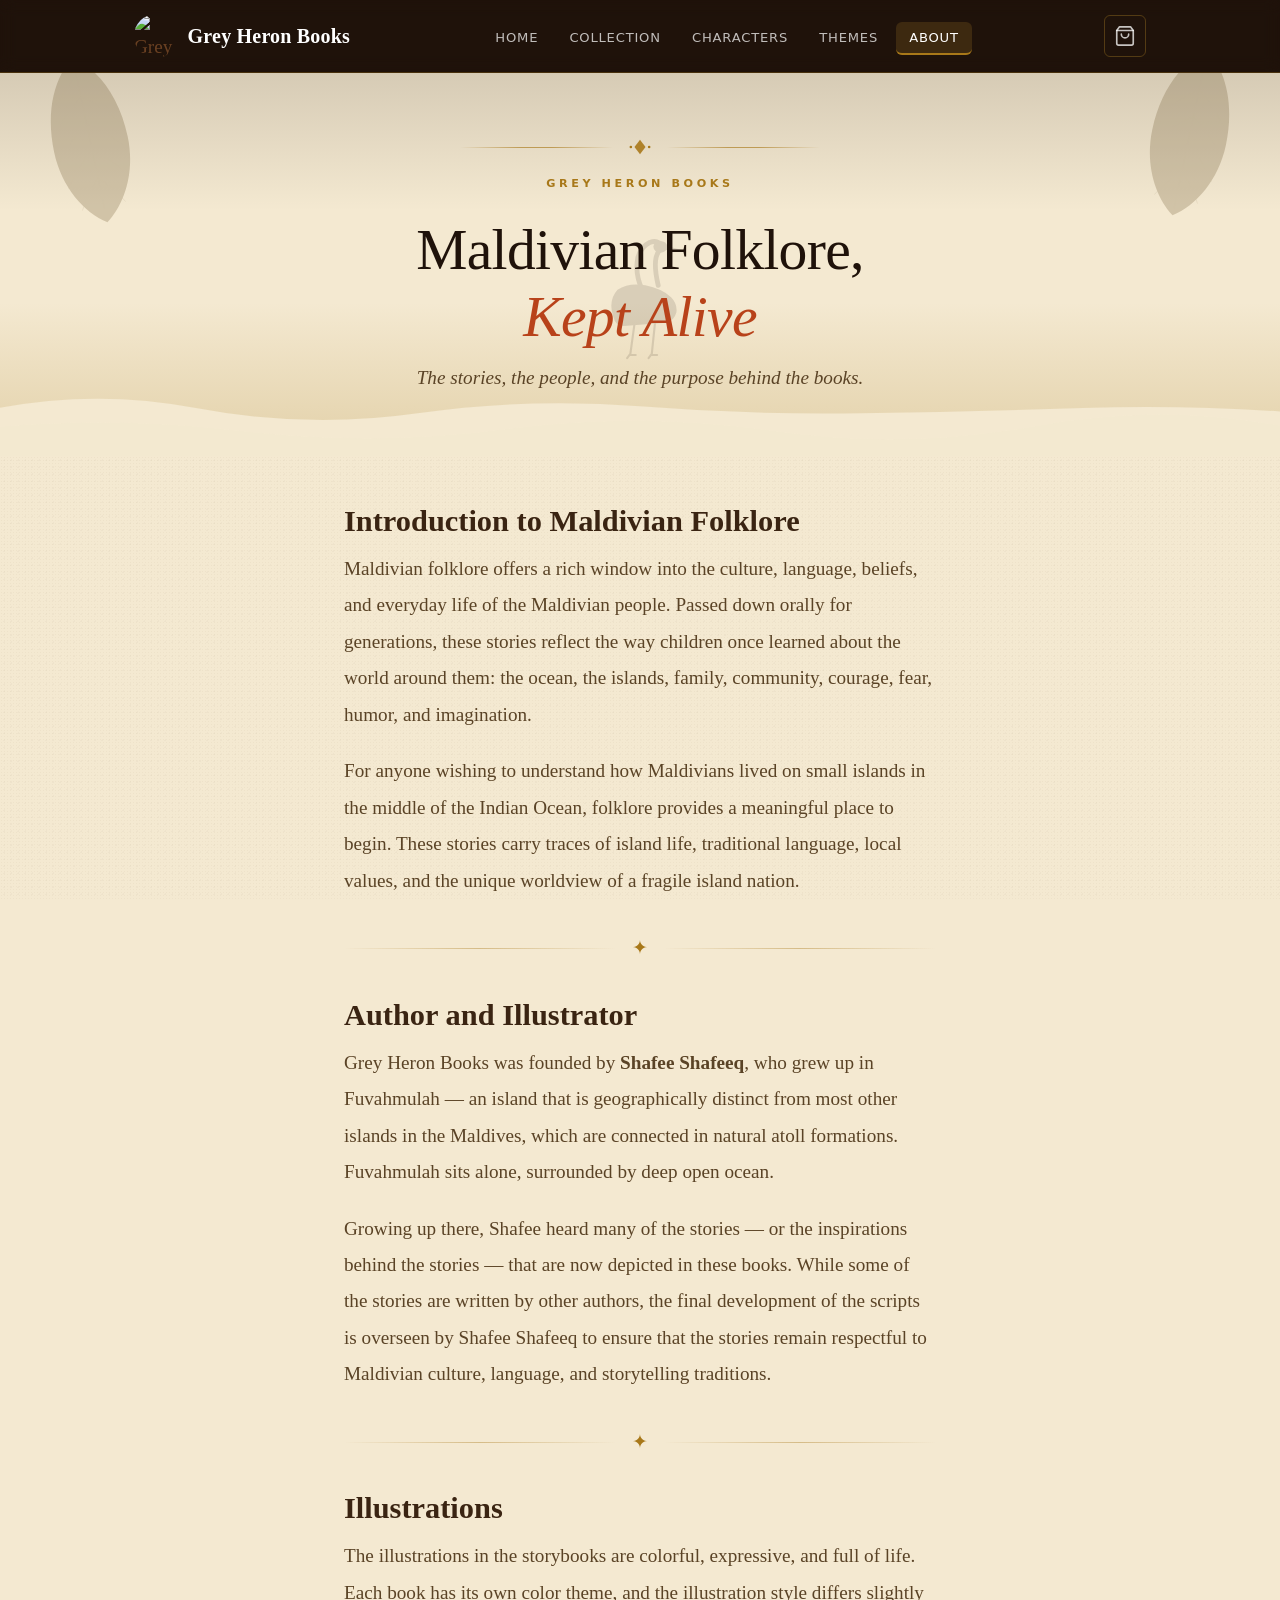
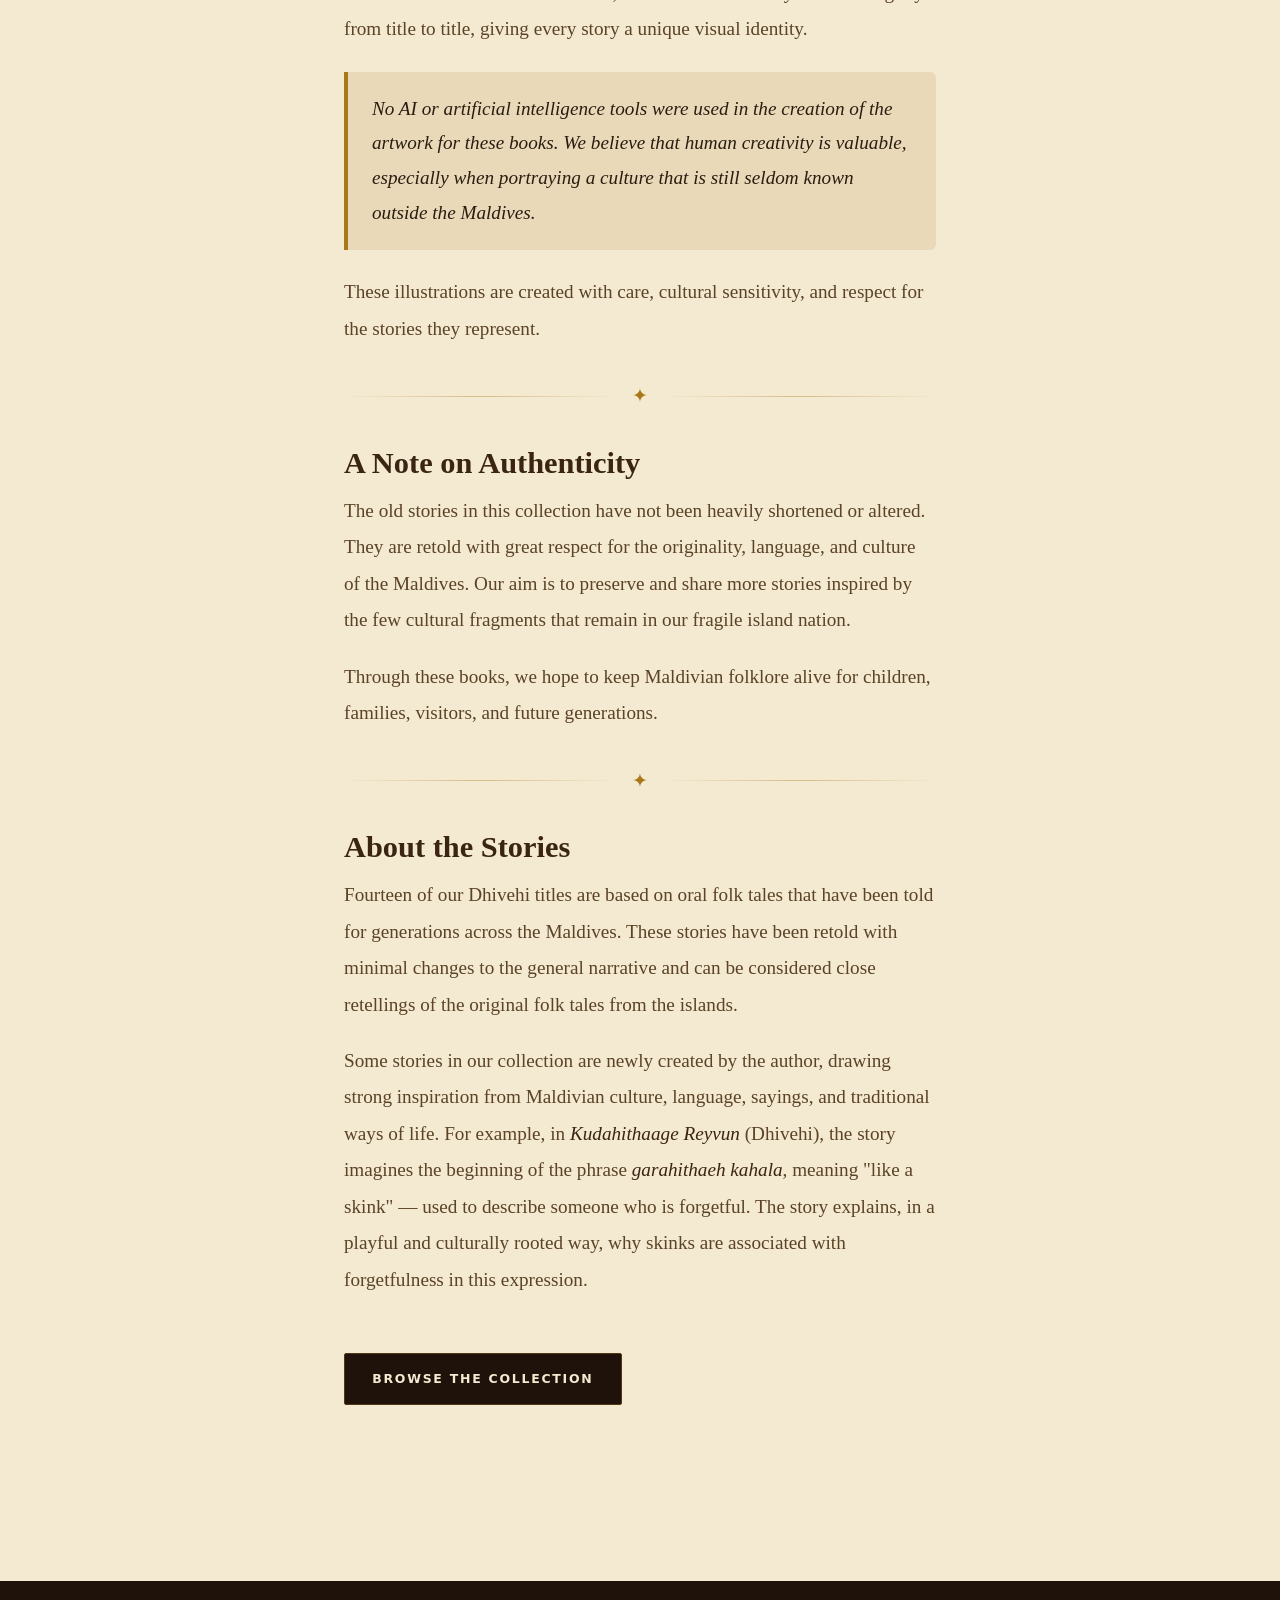
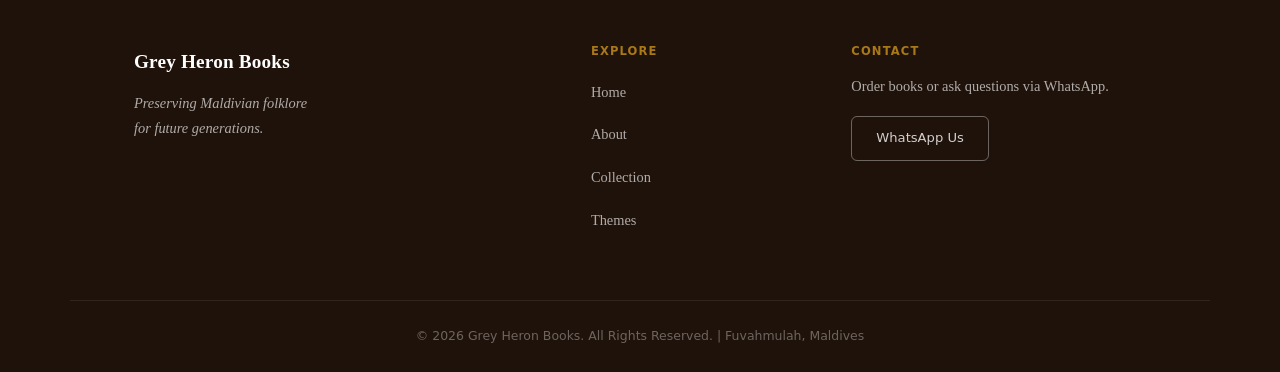
==== about.html @ f65e2565 "Initial commit: Website files (removed secrets)" ====
<!DOCTYPE html>
<html lang="en">
<head>
    <meta charset="UTF-8">
    <meta name="viewport" content="width=device-width, initial-scale=1.0">
    <title>About | Folktales of the Maldives</title>
    <link rel="stylesheet" href="style.css?v=3">
    <link rel="stylesheet" href="home-redesign.css?v=2">
    <script src="components.js?v=3"></script>
    <script src="gh-extras.js?v=1"></script>
</head>
<body class="home-redesign" data-palette="manuscript" data-motifs="subtle" data-screen-label="About">

    <div id="site-header"></div>

    <main>

        <section class="hr-page-hero" data-comment-anchor="about-hero">
            <div class="hr-hero__atmosphere"></div>
            <svg class="hr-corner hr-corner--tl" aria-hidden="true"><use href="#m-leaf"/></svg>
            <svg class="hr-corner hr-corner--tr" aria-hidden="true"><use href="#m-leaf"/></svg>
            <svg class="hr-watermark" aria-hidden="true"><use href="#m-heron"/></svg>

            <div class="hr-page-hero__inner">
                <div class="hr-rule">
                    <span class="hr-rule__line"></span>
                    <svg class="hr-rule__glyph" aria-hidden="true"><use href="#m-glyph"/></svg>
                    <span class="hr-rule__line"></span>
                </div>
                <span class="hr-eyebrow">Grey Heron Books</span>
                <h1 class="hr-title">
                    Maldivian Folklore,
                    <em>Kept Alive</em>
                </h1>
                <p class="hr-sub">The stories, the people, and the purpose behind the books.</p>
            </div>

            <svg class="hr-wave" preserveAspectRatio="none" viewBox="0 0 1200 80" aria-hidden="true">
                <use href="#m-wave"/>
            </svg>
        </section>

        <div class="about-content">

            <h2>Introduction to Maldivian Folklore</h2>
            <p>Maldivian folklore offers a rich window into the culture, language, beliefs, and everyday life of the Maldivian people. Passed down orally for generations, these stories reflect the way children once learned about the world around them: the ocean, the islands, family, community, courage, fear, humor, and imagination.</p>
            <p>For anyone wishing to understand how Maldivians lived on small islands in the middle of the Indian Ocean, folklore provides a meaningful place to begin. These stories carry traces of island life, traditional language, local values, and the unique worldview of a fragile island nation.</p>

            <div class="ornament">✦</div>

            <h2>Author and Illustrator</h2>
            <p>Grey Heron Books was founded by <strong>Shafee Shafeeq</strong>, who grew up in Fuvahmulah — an island that is geographically distinct from most other islands in the Maldives, which are connected in natural atoll formations. Fuvahmulah sits alone, surrounded by deep open ocean.</p>
            <p>Growing up there, Shafee heard many of the stories — or the inspirations behind the stories — that are now depicted in these books. While some of the stories are written by other authors, the final development of the scripts is overseen by Shafee Shafeeq to ensure that the stories remain respectful to Maldivian culture, language, and storytelling traditions.</p>

            <div class="ornament">✦</div>

            <h2>Illustrations</h2>
            <p>The illustrations in the storybooks are colorful, expressive, and full of life. Each book has its own color theme, and the illustration style differs slightly from title to title, giving every story a unique visual identity.</p>

            <div class="about-highlight">
                No AI or artificial intelligence tools were used in the creation of the artwork for these books. We believe that human creativity is valuable, especially when portraying a culture that is still seldom known outside the Maldives.
            </div>

            <p>These illustrations are created with care, cultural sensitivity, and respect for the stories they represent.</p>

            <div class="ornament">✦</div>

            <h2>A Note on Authenticity</h2>
            <p>The old stories in this collection have not been heavily shortened or altered. They are retold with great respect for the originality, language, and culture of the Maldives. Our aim is to preserve and share more stories inspired by the few cultural fragments that remain in our fragile island nation.</p>
            <p>Through these books, we hope to keep Maldivian folklore alive for children, families, visitors, and future generations.</p>

            <div class="ornament">✦</div>

            <h2>About the Stories</h2>
            <p>Fourteen of our Dhivehi titles are based on oral folk tales that have been told for generations across the Maldives. These stories have been retold with minimal changes to the general narrative and can be considered close retellings of the original folk tales from the islands.</p>
            <p>Some stories in our collection are newly created by the author, drawing strong inspiration from Maldivian culture, language, sayings, and traditional ways of life. For example, in <em>Kudahithaage Reyvun</em> (Dhivehi), the story imagines the beginning of the phrase <em>garahithaeh kahala</em>, meaning "like a skink" — used to describe someone who is forgetful. The story explains, in a playful and culturally rooted way, why skinks are associated with forgetfulness in this expression.</p>

            <br>
            <a href="books.html" class="btn-primary">Browse the Collection</a>

        </div>

    </main>

    <div id="site-footer"></div>

</body>
</html>
---- style.css ----
/* ============================================================
   Folktales of the Maldives — Design System
   Grey Heron Books
   ============================================================

   TABLE OF CONTENTS
   -----------------
   1. Design Tokens (CSS Variables)
   2. Reset & Base
   3. Typography
   4. Shared Header
   5. Shared Navigation
   6. Shared Footer
   7. Utility Classes
   8. Buttons
   9. Page: Home
  10. Page: Books
  11. Page: Book Details
  12. Page: About
  13. Page: Themes
  14. Page: Characters
  15. Loading Spinner
  16. Animations
  17. Mobile Responsive
   ============================================================ */


/* ── 1. DESIGN TOKENS ─────────────────────────────────────── */
:root {
  --color-ink:        #1a1410;
  --color-ink-soft:   #4a3f35;
  --color-ink-muted:  #8a7a6e;
  --color-parchment:  #faf6ef;
  --color-parchment-2:#f2ebe0;
  --color-ocean:      #1b3d5f;
  --color-ocean-deep: #0f2438;
  --color-teal:       #0a9d94;  /* logo circle teal */
  --color-teal-light: #e0f5f4;
  --color-coral:      #e8783a;  /* logo beak */
  --color-coral-dark: #c45f22;
  --color-gold:       #f5c842;  /* logo "Books" yellow */
  --color-gold-text:  #7a5500;  /* dark amber — clearly readable on white */
  --color-gold-light: #fef8dc;
  --color-border:     rgba(245,200,66,0.25);
  --color-border-soft:#e8dfd0;

  --font-display: 'Cormorant Garamond', 'Palatino Linotype', Georgia, serif;
  --font-body:    'Crimson Pro', 'Garamond', Georgia, serif;
  --font-ui:      'DM Sans', 'Segoe UI', system-ui, sans-serif;

  --space-xs:  0.5rem;
  --space-sm:  1rem;
  --space-md:  2rem;
  --space-lg:  4rem;
  --space-xl:  7rem;

  --radius-sm:  6px;
  --radius-md:  12px;
  --radius-lg:  20px;
  --radius-pill:100px;

  --shadow-sm:  0 2px 8px rgba(26,20,16,0.08);
  --shadow-md:  0 6px 24px rgba(26,20,16,0.12);
  --shadow-lg:  0 16px 48px rgba(26,20,16,0.18);

  --max-width: 1140px;
  --header-h:  72px;
}


/* ── 2. RESET & BASE ──────────────────────────────────────── */
*, *::before, *::after { box-sizing: border-box; margin: 0; padding: 0; }

html { scroll-behavior: smooth; -webkit-text-size-adjust: 100%; }

body {
  font-family: var(--font-body);
  font-size: 1.2rem;
  line-height: 1.8;
  color: var(--color-ink);
  background-color: var(--color-parchment);
  min-height: 100vh;
  overflow-x: hidden;
}

img { max-width: 100%; display: block; }

a { color: var(--color-teal); text-decoration: none; transition: color 0.2s; }
a:hover { color: var(--color-coral); }

ul { list-style: none; }

h1, h2, h3, h4 {
  font-family: var(--font-display);
  font-weight: 600;
  line-height: 1.15;
  color: var(--color-ocean);
}


/* ── 3. TYPOGRAPHY ────────────────────────────────────────── */
@import url('https://fonts.googleapis.com/css2?family=Cormorant+Garamond:ital,wght@0,400;0,500;0,600;0,700;1,400;1,600&family=Crimson+Pro:ital,wght@0,400;0,500;0,600;1,400;1,500&family=DM+Sans:wght@400;500;600&display=swap');

.ornament {
  display: flex;
  align-items: center;
  gap: 1rem;
  margin: var(--space-md) 0;
  color: var(--color-gold-text);
}
.ornament::before, .ornament::after {
  content: '';
  flex: 1;
  height: 1px;
  background: linear-gradient(to right, transparent, var(--color-gold), transparent);
  opacity: 0.4;
}


/* ── 4 & 5. SHARED HEADER & NAV ──────────────────────────── */
.site-header {
  position: sticky;
  top: 0;
  z-index: 100;
  background: var(--color-ocean-deep);
  border-bottom: 1px solid rgba(184,137,42,0.3);
  /* backdrop-filter moved to ::before so the header itself does NOT become a
     containing block for position:fixed children (the mobile nav dropdown).
     A backdrop-filter on the element itself triggers that browser behaviour;
     on a pseudo-element it does not. */
}
.site-header::before {
  content: '';
  position: absolute;
  inset: 0;
  backdrop-filter: blur(8px);
  -webkit-backdrop-filter: blur(8px);
  pointer-events: none;
  z-index: -1;
}

.site-header__inner {
  max-width: var(--max-width);
  margin: 0 auto;
  padding: 0 5%;
  height: var(--header-h);
  display: flex;
  align-items: center;
  justify-content: space-between;
  gap: var(--space-md);
}

.site-logo {
  display: flex;
  align-items: center;
  gap: 0.6rem;
  text-decoration: none;
  flex-shrink: 0;
}
.site-logo__img {
  width: 44px;
  height: 44px;
  border-radius: 50%;
  object-fit: cover;
  flex-shrink: 0;
}
.site-logo__text {
  font-family: var(--font-display);
  font-size: 1.25rem;
  font-weight: 600;
  color: white;
  letter-spacing: 0.01em;
  white-space: nowrap;
}

.site-nav ul { display: flex; align-items: center; gap: 0.25rem; }

.site-nav a {
  font-family: var(--font-ui);
  font-size: 0.82rem;
  font-weight: 500;
  letter-spacing: 0.06em;
  text-transform: uppercase;
  color: rgba(255,255,255,0.72);
  padding: 0.5rem 0.85rem;
  border-radius: var(--radius-sm);
  transition: color 0.2s, background 0.2s;
  text-decoration: none;
}
.site-nav a:hover { color: white; background: rgba(255,255,255,0.08); }
.site-nav a[aria-current="page"] {
  color: white;
  background: rgba(184,137,42,0.2);
  border-bottom: 2px solid var(--color-gold);
}

.nav-toggle {
  display: none;
  flex-direction: column;
  gap: 5px;
  background: none;
  border: none;
  cursor: pointer;
  padding: 8px;
}
.nav-toggle span {
  display: block;
  width: 24px;
  height: 2px;
  background: white;
  border-radius: 2px;
  transition: transform 0.3s;
}

/* ── Cart nav icon ────────────────────────────────────────── */
.cart-nav-icon {
  position: relative;
  display: flex;
  align-items: center;
  justify-content: center;
  width: 42px;
  height: 42px;
  border-radius: var(--radius-sm);
  border: 1.5px solid rgba(184,137,42,0.35);
  color: rgba(255,255,255,0.75);
  text-decoration: none;
  flex-shrink: 0;
  transition: background 0.2s, border-color 0.2s, color 0.2s;
}
.cart-nav-icon:hover {
  background: rgba(184,137,42,0.15);
  border-color: var(--color-gold);
  color: white;
}
.cart-nav-icon--active {
  background: rgba(184,137,42,0.2);
  border-color: var(--color-gold);
  color: white;
}
.cart-badge {
  position: absolute;
  top: 2px;
  right: 2px;
  background: var(--color-coral);
  color: white;
  font-family: var(--font-ui);
  font-size: 0.65rem;
  font-weight: 700;
  min-width: 18px;
  height: 18px;
  border-radius: 99px;
  display: flex;
  align-items: center;
  justify-content: center;
  padding: 0 4px;
  border: 2px solid var(--color-ocean-deep);
  line-height: 1;
}


/* ── 6. SHARED FOOTER ─────────────────────────────────────── */
.site-footer {
  background: var(--color-ocean-deep);
  color: rgba(255,255,255,0.65);
  margin-top: var(--space-xl);
}

.site-footer__inner {
  max-width: var(--max-width);
  margin: 0 auto;
  padding: var(--space-lg) 5%;
  display: grid;
  grid-template-columns: 2fr 1fr 1.5fr;
  gap: var(--space-lg);
  border-bottom: 1px solid rgba(255,255,255,0.08);
}

.site-footer__brand .site-logo__text { display: block; margin-bottom: 0.75rem; font-size: 1.2rem; }
.site-footer__brand p { font-size: 0.9rem; line-height: 1.7; font-style: italic; }

.site-footer__nav h4, .site-footer__contact h4 {
  font-family: var(--font-ui);
  font-size: 0.72rem;
  font-weight: 600;
  letter-spacing: 0.1em;
  text-transform: uppercase;
  color: var(--color-gold-text);
  margin-bottom: 1rem;
}
.site-footer__nav ul { display: flex; flex-direction: column; gap: 0.5rem; }
.site-footer__nav a { color: rgba(255,255,255,0.65); font-size: 0.9rem; transition: color 0.2s; }
.site-footer__nav a:hover { color: white; }
.site-footer__contact p { font-size: 0.9rem; margin-bottom: 1rem; }

.site-footer__bottom {
  text-align: center;
  padding: 1.5rem 5%;
  font-size: 0.78rem;
  color: rgba(255,255,255,0.35);
  font-family: var(--font-ui);
}


/* ── 7. UTILITIES ─────────────────────────────────────────── */
.container { max-width: var(--max-width); margin: 0 auto; padding: 0 5%; }
.section { padding: var(--space-lg) 5%; max-width: var(--max-width); margin: 0 auto; }

.section-label {
  font-family: var(--font-ui);
  font-size: 0.72rem;
  font-weight: 600;
  letter-spacing: 0.12em;
  text-transform: uppercase;
  color: var(--color-gold-text);
  display: block;
  margin-bottom: 0.75rem;
}
.section-title {
  font-family: var(--font-display);
  font-size: clamp(2rem, 4vw, 3rem);
  color: var(--color-ocean);
  margin-bottom: 0.5rem;
}
.section-subtitle {
  font-style: italic;
  color: var(--color-ink-muted);
  font-size: 1.25rem;
  margin-bottom: var(--space-md);
}


/* ── 8. BUTTONS ───────────────────────────────────────────── */
.btn {
  display: inline-flex;
  align-items: center;
  gap: 0.5rem;
  padding: 0.75rem 1.75rem;
  border-radius: var(--radius-sm);
  font-family: var(--font-ui);
  font-size: 0.85rem;
  font-weight: 600;
  letter-spacing: 0.04em;
  text-decoration: none;
  border: none;
  cursor: pointer;
  transition: all 0.2s;
  white-space: nowrap;
}

.btn-primary {
  background: var(--color-coral);
  color: white;
  display: inline-flex;
  align-items: center;
  padding: 0.75rem 1.75rem;
  border-radius: var(--radius-sm);
  font-family: var(--font-ui);
  font-size: 0.85rem;
  font-weight: 600;
  letter-spacing: 0.04em;
  text-decoration: none;
  transition: all 0.2s;
}
.btn-primary:hover {
  background: var(--color-coral-dark);
  color: white;
  transform: translateY(-2px);
  box-shadow: 0 8px 24px rgba(201,85,58,0.35);
}

.btn-secondary {
  background: transparent;
  color: var(--color-ocean);
  border: 1.5px solid var(--color-ocean);
  display: inline-flex;
  align-items: center;
  padding: 0.75rem 1.75rem;
  border-radius: var(--radius-sm);
  font-family: var(--font-ui);
  font-size: 0.85rem;
  font-weight: 600;
  text-decoration: none;
  transition: all 0.2s;
}
.btn-secondary:hover { background: var(--color-ocean); color: white; }

.btn-teal {
  background: var(--color-teal);
  color: white;
  display: inline-flex;
  align-items: center;
  padding: 0.75rem 1.75rem;
  border-radius: var(--radius-sm);
  font-family: var(--font-ui);
  font-size: 0.85rem;
  font-weight: 600;
  text-decoration: none;
  transition: all 0.2s;
}
.btn-teal:hover { background: #226e64; color: white; transform: translateY(-2px); }

.btn-outline-light {
  display: inline-block;
  padding: 0.6rem 1.5rem;
  border: 1.5px solid rgba(255,255,255,0.35);
  border-radius: var(--radius-sm);
  color: rgba(255,255,255,0.8);
  font-family: var(--font-ui);
  font-size: 0.82rem;
  font-weight: 500;
  transition: all 0.2s;
  text-decoration: none;
}
.btn-outline-light:hover { border-color: white; color: white; background: rgba(255,255,255,0.08); }

.btn-ghost {
  background: var(--color-parchment-2);
  color: var(--color-ink-soft);
  border: 1px solid var(--color-border-soft);
  padding: 0.75rem 1.5rem;
  border-radius: var(--radius-sm);
  font-family: var(--font-ui);
  font-size: 0.85rem;
  font-weight: 500;
  text-decoration: none;
  display: inline-block;
  transition: all 0.2s;
}
.btn-ghost:hover { background: var(--color-border-soft); color: var(--color-ink); }


/* ── 9. PAGE: HOME ────────────────────────────────────────── */
.home-hero {
  background: var(--color-ocean-deep);
  color: white;
  padding: var(--space-xl) 5% var(--space-lg);
  text-align: center;
  position: relative;
  overflow: hidden;
}
.home-hero::after {
  content: '';
  position: absolute;
  bottom: -1px; left: 0; right: 0;
  height: 60px;
  background: var(--color-parchment);
  clip-path: ellipse(55% 100% at 50% 100%);
}

.home-hero__label {
  font-family: var(--font-ui);
  font-size: 0.72rem;
  font-weight: 600;
  letter-spacing: 0.15em;
  text-transform: uppercase;
  color: var(--color-gold-text);
  margin-bottom: 1.5rem;
  display: block;
}
.home-hero h1 {
  font-family: var(--font-display);
  font-size: clamp(2.8rem, 7vw, 5.5rem);
  font-weight: 600;
  color: white;
  letter-spacing: -0.02em;
  line-height: 1.05;
  margin-bottom: 1.25rem;
  max-width: 800px;
  margin-left: auto;
  margin-right: auto;
}
.home-hero__sub {
  font-style: italic;
  color: rgba(255,255,255,0.65);
  font-size: 1.15rem;
  margin-bottom: var(--space-md);
}

.hero-collage {
  display: flex;
  justify-content: center;
  align-items: flex-end;
  gap: 1.5rem;
  margin: var(--space-md) auto;
  max-width: 560px;
}
.hero-collage__item {
  border-radius: var(--radius-md);
  overflow: hidden;
  box-shadow: 0 24px 60px rgba(0,0,0,0.45);
  border: 2px solid rgba(184,137,42,0.4);
}
.hero-collage__item:nth-child(1) { width: 150px; transform: rotate(-4deg) translateY(8px); }
.hero-collage__item:nth-child(2) { width: 180px; z-index: 2; }
.hero-collage__item:nth-child(3) { width: 150px; transform: rotate(4deg) translateY(8px); }
.hero-collage__item img { width: 100%; aspect-ratio: 3/4; object-fit: cover; }

.featured-grid {
  display: grid;
  grid-template-columns: repeat(auto-fill, minmax(280px, 1fr));
  gap: var(--space-md);
  margin-top: var(--space-md);
}
.featured-card {
  background: white;
  border-radius: var(--radius-md);
  overflow: hidden;
  box-shadow: var(--shadow-sm);
  border: 1px solid var(--color-border-soft);
  transition: transform 0.3s, box-shadow 0.3s;
  display: flex;
  flex-direction: column;
}
.featured-card:hover { transform: translateY(-6px); box-shadow: var(--shadow-lg); }
.featured-card img { width: 100%; aspect-ratio: 3/2; object-fit: cover; }
.featured-card__body { padding: 1.25rem 1.5rem 1.5rem; flex: 1; display: flex; flex-direction: column; }
.featured-card__badge {
  font-family: var(--font-ui);
  font-size: 0.68rem;
  font-weight: 600;
  letter-spacing: 0.1em;
  text-transform: uppercase;
  color: var(--color-teal);
  margin-bottom: 0.5rem;
}
.featured-card h3 { font-family: var(--font-display); font-size: 1.35rem; margin-bottom: 0.5rem; }
.featured-card p { font-size: 0.95rem; color: var(--color-ink-soft); flex: 1; margin-bottom: 1rem; }

.home-band {
  background: var(--color-parchment-2);
  border-top: 1px solid var(--color-border-soft);
  border-bottom: 1px solid var(--color-border-soft);
  padding: var(--space-lg) 5%;
  text-align: center;
}
.home-band__inner { max-width: 720px; margin: 0 auto; }
.home-band p { font-size: 1.2rem; color: var(--color-ink-soft); margin-bottom: 1rem; }
.home-band strong { color: var(--color-ocean); }


/* ── 10. PAGE: BOOKS ──────────────────────────────────────── */
.books-hero {
  text-align: center;
  padding: var(--space-lg) 5% var(--space-md);
  background: var(--color-ocean-deep);
  color: white;
  position: relative;
  overflow: hidden;
}
.books-hero::after {
  content: '';
  position: absolute;
  bottom: -1px; left: 0; right: 0;
  height: 60px;
  background: var(--color-parchment);
  clip-path: ellipse(55% 100% at 50% 100%);
}
.books-hero .section-label { color: var(--color-gold); }
.books-hero .section-title { color: white; }
.books-hero .section-subtitle { color: rgba(255,255,255,0.6); }
.books-controls {
  display: flex;
  flex-wrap: wrap;
  gap: 0.5rem;
  justify-content: center;
  padding: var(--space-md) 5% 0;
}
.filter-btn {
  padding: 0.55rem 1.25rem;
  border: 1.5px solid var(--color-border-soft);
  background: white;
  border-radius: var(--radius-pill);
  font-family: var(--font-ui);
  font-size: 0.78rem;
  font-weight: 500;
  cursor: pointer;
  color: var(--color-ink-muted);
  transition: all 0.2s;
  letter-spacing: 0.04em;
}
.filter-btn:hover { border-color: var(--color-teal); color: var(--color-teal); }
.filter-btn.active { background: var(--color-teal); border-color: var(--color-teal); color: white; }

.count-badge {
  font-family: var(--font-body);
  font-style: italic;
  font-size: 0.9rem;
  color: var(--color-ink-muted);
  text-align: center;
  padding: 0.75rem 0 1.5rem;
}
.books-gallery {
  display: grid;
  grid-template-columns: repeat(auto-fill, minmax(220px, 1fr));
  gap: var(--space-md);
  padding: 0 5% var(--space-xl);
  max-width: calc(var(--max-width) + 10%);
  margin: 0 auto;
}

.book-card {
  background: white;
  border-radius: var(--radius-md);
  overflow: hidden;
  box-shadow: var(--shadow-sm);
  border: 1px solid var(--color-border-soft);
  transition: transform 0.28s, box-shadow 0.28s;
  display: flex;
  flex-direction: column;
  opacity: 0;
  animation: fadeUp 0.4s ease forwards;
}
.book-card:hover { transform: translateY(-8px); box-shadow: var(--shadow-lg); }
.book-card.hidden { display: none; }

.book-cover-wrap {
  width: 100%;
  aspect-ratio: 3/4;
  background: var(--color-gold-light);
  overflow: hidden;
  position: relative;
}
.book-cover-wrap img { width: 100%; height: 100%; object-fit: cover; transition: transform 0.4s; }
.book-card:hover .book-cover-wrap img { transform: scale(1.04); }
.book-cover-placeholder {
  width: 100%; height: 100%;
  display: flex; flex-direction: column; align-items: center; justify-content: center;
  color: var(--color-ink-muted);
  font-family: var(--font-display); font-style: italic; font-size: 0.85rem;
  gap: 0.75rem; opacity: 0.6;
}
.book-type-badge {
  display: inline-block;
  background: var(--color-teal-light);
  color: var(--color-teal);
  border: 1px solid rgba(42,143,130,0.25);
  font-family: var(--font-ui);
  font-size: 0.66rem;
  font-weight: 600;
  padding: 3px 10px;
  border-radius: var(--radius-pill);
  letter-spacing: 0.05em;
  text-transform: uppercase;
  margin-bottom: 0.4rem;
}
.book-type-badge--hardcover {
  background: #ede8f5;
  color: #6b4fa0;
  border-color: rgba(107,79,160,0.25);
}
.ribbon-wrap { position: absolute; top: 0; right: 0; overflow: hidden; width: 80px; height: 80px; }
.ribbon {
  position: absolute; top: 18px; right: -22px; width: 90px;
  background: var(--color-gold); color: white;
  font-family: var(--font-ui); font-size: 0.6rem; font-weight: 700;
  text-align: center; padding: 4px 0; transform: rotate(45deg);
  letter-spacing: 0.04em; text-transform: uppercase;
}
.book-card-body { padding: 1rem 1.1rem 1.25rem; display: flex; flex-direction: column; flex: 1; }
.book-card-body h3 { font-family: var(--font-display); font-size: 1.05rem; color: var(--color-ink); margin-bottom: 0.25rem; line-height: 1.3; }
.book-card-author { font-size: 0.78rem; color: var(--color-ink-muted); font-style: italic; margin-bottom: 0.75rem; white-space: nowrap; overflow: hidden; text-overflow: ellipsis; }
.book-card-bottom { margin-top: auto; display: flex; flex-direction: column; gap: 0.35rem; }
.book-price { font-family: var(--font-ui); font-size: 0.9rem; color: var(--color-gold-text); font-weight: 600; margin: 0; }
.book-price.coming-soon { color: var(--color-ink-muted); font-weight: 400; font-style: italic; }
.btn-view-story {
  display: block; padding: 0.6rem 1rem; background: var(--color-teal); color: white;
  border-radius: var(--radius-sm); text-align: center;
  font-family: var(--font-ui); font-size: 0.8rem; font-weight: 600;
  margin-top: auto; transition: background 0.2s, transform 0.15s; text-decoration: none;
}
.btn-view-story:hover { background: var(--color-ocean); color: white; transform: scale(1.02); }
.btn-coming-soon {
  display: block; padding: 0.6rem 1rem; background: transparent;
  border: 1.5px solid var(--color-border-soft); color: var(--color-ink-muted);
  border-radius: var(--radius-sm); font-family: var(--font-ui); font-size: 0.8rem;
  font-style: italic; text-align: center; margin-top: auto; cursor: default;
}


/* ── 11. PAGE: BOOK DETAILS ───────────────────────────────── */
.book-hero {
  display: flex; flex-wrap: wrap; gap: 3rem;
  padding: var(--space-lg) 5%;
  max-width: var(--max-width); margin: 0 auto;
  align-items: flex-start;
}
.book-cover-col { flex: 1; min-width: 240px; max-width: 360px; }
.book-cover-col img { width: 100%; border-radius: var(--radius-md); box-shadow: var(--shadow-lg); }
.book-info-col { flex: 1.6; min-width: 280px; }

.book-badge-pill {
  display: inline-block;
  background: var(--color-teal-light); color: var(--color-teal);
  border: 1px solid rgba(42,143,130,0.25);
  padding: 4px 14px; border-radius: var(--radius-pill);
  font-family: var(--font-ui); font-size: 0.72rem; font-weight: 600;
  letter-spacing: 0.06em; text-transform: uppercase; margin-bottom: 1rem;
}
.book-title { font-size: clamp(2rem, 4vw, 3rem); color: var(--color-ocean); margin-bottom: 0.5rem; line-height: 1.1; }

.book-specs {
  background: var(--color-parchment-2); border: 1px solid var(--color-border-soft);
  padding: 1.25rem 1.5rem; border-radius: var(--radius-md); margin: 1.5rem 0;
  display: grid; grid-template-columns: 1fr 1fr; gap: 1rem 1.5rem;
}
.book-specs small { display: block; font-family: var(--font-ui); font-size: 0.7rem; font-weight: 600; letter-spacing: 0.08em; text-transform: uppercase; color: var(--color-ink-muted); margin-bottom: 0.2rem; }
.book-specs p { font-weight: 600; color: var(--color-ink); margin: 0; }
.price-highlight { font-size: 1.6rem; color: var(--color-coral); font-family: var(--font-display); }
.book-actions { display: flex; gap: 0.75rem; flex-wrap: wrap; }

.synopsis-section { max-width: 760px; margin: 0 auto; padding: 0 5% var(--space-lg); }
.synopsis-section h2 { font-family: var(--font-display); font-size: 1.8rem; margin-bottom: 0.75rem; color: var(--color-ocean); }
.synopsis-section p { font-size: 1.2rem; line-height: 1.9; color: var(--color-ink-soft); }
.synopsis-section hr { border: none; border-top: 1px solid var(--color-border-soft); margin: 2.5rem 0; }

.related-characters { background: var(--color-parchment-2); border-top: 1px solid var(--color-border-soft); padding: var(--space-lg) 5%; text-align: center; }
.related-characters h2 { font-family: var(--font-display); font-size: 2rem; margin-bottom: 1.5rem; }
.char-chips { display: flex; flex-wrap: wrap; gap: 0.75rem; justify-content: center; }
.char-chip {
  display: flex; align-items: center; gap: 0.6rem;
  background: white; border: 1px solid var(--color-border-soft);
  border-radius: var(--radius-pill); padding: 8px 20px 8px 8px;
  box-shadow: var(--shadow-sm); font-family: var(--font-ui); font-size: 1rem;
  font-weight: 600; color: var(--color-ocean); text-decoration: none;
  transition: box-shadow 0.2s, transform 0.2s;
}
.char-chip:hover { box-shadow: var(--shadow-md); transform: translateY(-2px); color: var(--color-ocean); }
.char-chip img { width: 44px; height: 44px; border-radius: 50%; object-fit: cover; }

.theme-chip {
  display: flex;
  flex-direction: column;
  align-items: flex-start;
  background: var(--color-gold-light);
  border: 1px solid rgba(184,137,42,0.25);
  border-radius: var(--radius-md);
  padding: 0.8rem 1.4rem;
  box-shadow: var(--shadow-sm);
  text-decoration: none;
  transition: box-shadow 0.2s, transform 0.2s;
}
.theme-chip:hover { box-shadow: var(--shadow-md); transform: translateY(-2px); }
.theme-chip__cat {
  font-family: var(--font-ui);
  font-size: 0.72rem;
  font-weight: 600;
  letter-spacing: 0.08em;
  text-transform: uppercase;
  color: var(--color-gold-text);
  margin-bottom: 0.2rem;
}
.theme-chip__name {
  font-family: var(--font-body);
  font-size: 1.05rem;
  color: var(--color-ink);
  font-weight: 600;
}


/* ── 12. PAGE: ABOUT ──────────────────────────────────────── */
.about-hero {
  background: var(--color-ocean-deep);
  color: white;
  padding: var(--space-md) 5% calc(var(--space-md) + 1rem);
  text-align: center;
  position: relative;
  overflow: hidden;
}
.about-hero::after {
  content: '';
  position: absolute; bottom: -1px; left: 0; right: 0;
  height: 50px; background: var(--color-parchment);
  clip-path: ellipse(55% 100% at 50% 100%);
}
.about-hero h1 { font-family: var(--font-display); font-size: clamp(2.4rem, 5vw, 4rem); color: white; margin-bottom: 0.75rem; }
.about-hero p { font-style: italic; color: rgba(255,255,255,0.65); font-size: 1.1rem; }

.about-content { max-width: 720px; margin: 0 auto; padding: var(--space-sm) 5% var(--space-lg); }
.about-content h2 { font-family: var(--font-display); font-size: 1.9rem; color: var(--color-ocean); margin-bottom: 0.75rem; margin-top: var(--space-md); }
.about-content p { font-size: 1.2rem; line-height: 1.9; color: var(--color-ink-soft); margin-bottom: 1.25rem; }
.about-content em { color: var(--color-ocean); }

.about-highlight {
  background: var(--color-gold-light);
  border-left: 4px solid var(--color-gold);
  padding: 1.25rem 1.5rem;
  border-radius: 0 var(--radius-sm) var(--radius-sm) 0;
  margin: 1.5rem 0;
  font-style: italic;
  color: var(--color-ink);
  font-size: 1.2rem;
}


/* ── 13. PAGE: THEMES ─────────────────────────────────────── */
.themes-hero {
  text-align: center;
  padding: var(--space-lg) 5% var(--space-md);
  background: var(--color-ocean-deep);
  color: white;
  position: relative;
  overflow: hidden;
}
.themes-hero::after {
  content: '';
  position: absolute;
  bottom: -1px; left: 0; right: 0;
  height: 60px;
  background: var(--color-parchment);
  clip-path: ellipse(55% 100% at 50% 100%);
}
.themes-hero .section-label { color: var(--color-gold); }
.themes-hero .section-title { color: white; }
.themes-hero .section-subtitle { color: rgba(255,255,255,0.6); }
.themes-stats { display: flex; gap: 0.75rem; justify-content: center; flex-wrap: wrap; padding: var(--space-md) 5% 0; }
.stat-pill {
  background: white; border: 1px solid var(--color-border);
  border-radius: var(--radius-pill); padding: 8px 24px;
  font-family: var(--font-ui); font-size: 0.95rem; color: var(--color-ink-muted); font-style: italic;
}
.stat-pill strong { font-style: normal; color: var(--color-ink); font-weight: 600; }

.themes-dashboard {
  display: grid; grid-template-columns: 1fr 400px; gap: var(--space-md);
  padding: var(--space-md) 5% var(--space-xl);
  max-width: var(--max-width); margin: 0 auto; align-items: start;
}
.category-block { margin-bottom: 2.5rem; opacity: 0; animation: fadeUp 0.4s ease forwards; }
.category-heading { display: flex; align-items: center; gap: 0.75rem; margin-bottom: 1.1rem; }
.category-heading-line { flex: 1; height: 1px; background: linear-gradient(to right, rgba(184,137,42,0.35), transparent); }
.category-heading-line.left { background: linear-gradient(to left, rgba(184,137,42,0.35), transparent); }
.category-heading span {
  font-family: var(--font-ui);
  font-size: 0.82rem;
  text-transform: uppercase;
  letter-spacing: 0.1em;
  color: white;
  background: var(--color-ocean);
  white-space: nowrap;
  font-weight: 600;
  padding: 6px 18px;
  border-radius: var(--radius-pill);
}

.theme-tags { display: flex; flex-wrap: wrap; gap: 0.65rem; }
.theme-tag {
  padding: 0.65rem 1.4rem; background: white; border: 1px solid var(--color-border-soft);
  border-radius: var(--radius-pill); cursor: pointer;
  font-family: var(--font-body); font-size: 1.05rem; color: var(--color-ink-muted); transition: all 0.2s;
}
.theme-tag:hover { border-color: var(--color-teal); color: var(--color-teal); background: var(--color-teal-light); transform: translateY(-2px); box-shadow: 0 4px 12px rgba(42,143,130,0.12); }
.theme-tag.active { background: var(--color-teal); border-color: var(--color-teal); color: white; box-shadow: 0 4px 16px rgba(42,143,130,0.3); }

.detail-panel {
  background: white; border-radius: var(--radius-md); border: 1px solid var(--color-border);
  box-shadow: var(--shadow-sm); position: sticky; top: calc(var(--header-h) + 20px);
  overflow: hidden; transition: box-shadow 0.3s;
}
.detail-panel:hover { box-shadow: var(--shadow-md); }
.detail-panel-bar { height: 4px; background: linear-gradient(to right, var(--color-teal), var(--color-gold)); }
#detail-body { padding: 1.75rem 1.75rem 2rem; }

.detail-cat-label { font-family: var(--font-ui); font-size: 0.78rem; text-transform: uppercase; letter-spacing: 0.12em; color: var(--color-teal); margin-bottom: 0.5rem; font-weight: 600; display: block; }
.detail-title { font-family: var(--font-display); font-size: 1.9rem; color: var(--color-ink); margin-bottom: 1.25rem; line-height: 1.2; }
.detail-divider { height: 1px; background: linear-gradient(to right, var(--color-border), transparent); margin-bottom: 1.25rem; }
.detail-desc { font-size: 1.1rem; line-height: 1.85; color: var(--color-ink-soft); margin-bottom: 1.5rem; }
.detail-section-label { font-family: var(--font-ui); font-size: 0.75rem; text-transform: uppercase; letter-spacing: 0.1em; color: var(--color-ink-muted); margin-bottom: 0.5rem; font-weight: 600; display: block; }
.detail-tags { display: flex; flex-wrap: wrap; gap: 0.4rem; margin-bottom: 1.25rem; }
.detail-story-tag { background: var(--color-gold-light); color: var(--color-ink); font-size: 0.92rem; padding: 5px 14px; border-radius: var(--radius-pill); border: 1px solid rgba(184,137,42,0.3); font-family: var(--font-body); }
.detail-char-tag { background: var(--color-teal-light); color: var(--color-teal); font-size: 0.92rem; padding: 5px 14px; border-radius: var(--radius-pill); font-family: var(--font-body); }
.detail-none { font-style: italic; font-size: 0.95rem; color: var(--color-ink-muted); }
a.detail-link { text-decoration: none; transition: opacity 0.15s, transform 0.15s; display: inline-block; }
a.detail-link:hover { opacity: 0.75; transform: translateY(-1px); }



/* ── THEME DETAIL CHAR AVATARS ────────────────────────────── */
.detail-char-avatars {
  display: flex;
  flex-wrap: wrap;
  gap: 0.6rem;
  margin-bottom: 1.25rem;
}
.detail-char-avatar {
  display: flex;
  flex-direction: column;
  align-items: center;
  gap: 0.5rem;
  background: var(--color-teal-light);
  border: 1px solid rgba(42,143,130,0.2);
  border-radius: var(--radius-md);
  padding: 0.75rem 1rem;
  text-decoration: none;
  transition: transform 0.2s, box-shadow 0.2s;
  min-width: 90px;
  text-align: center;
}
.detail-char-avatar:hover { transform: translateY(-3px); box-shadow: var(--shadow-md); }
.detail-char-avatar img {
  width: 56px;
  height: 56px;
  border-radius: 50%;
  object-fit: cover;
  flex-shrink: 0;
  border: 2px solid rgba(42,143,130,0.25);
}
.detail-char-avatar__initials {
  width: 56px;
  height: 56px;
  border-radius: 50%;
  background: var(--color-teal);
  color: white;
  font-family: var(--font-ui);
  font-size: 1rem;
  font-weight: 700;
  display: flex;
  align-items: center;
  justify-content: center;
  flex-shrink: 0;
}
.detail-char-avatar span {
  font-family: var(--font-body);
  font-size: 0.8rem;
  color: var(--color-teal);
  font-weight: 600;
  line-height: 1.3;
}

/* ── 14. PAGE: CHARACTERS ─────────────────────────────────── */
.chars-hero {
  background: var(--color-ocean-deep);
  color: white;
  padding: var(--space-lg) 5% var(--space-md);
  text-align: center;
  position: relative;
  overflow: hidden;
}
.chars-hero::after {
  content: '';
  position: absolute;
  bottom: -1px; left: 0; right: 0;
  height: 60px;
  background: var(--color-parchment);
  clip-path: ellipse(55% 100% at 50% 100%);
}
.chars-hero h1 {
  font-family: var(--font-display);
  font-size: clamp(2.4rem, 5vw, 4rem);
  color: white;
  margin-bottom: 0.75rem;
}
.chars-hero p {
  font-style: italic;
  color: rgba(255,255,255,0.65);
  font-size: 1.1rem;
}

.chars-controls {
  display: flex;
  flex-wrap: wrap;
  gap: 0.75rem;
  align-items: center;
  justify-content: center;
  padding: var(--space-md) 5% var(--space-sm);
  max-width: var(--max-width);
  margin: 0 auto;
}

.chars-search {
  padding: 0.6rem 1.1rem;
  border: 1.5px solid var(--color-border-soft);
  border-radius: var(--radius-pill);
  font-family: var(--font-body);
  font-size: 0.95rem;
  color: var(--color-ink);
  background: white;
  outline: none;
  width: 240px;
  transition: border-color 0.2s, box-shadow 0.2s;
}
.chars-search:focus {
  border-color: var(--color-teal);
  box-shadow: 0 0 0 3px rgba(42,143,130,0.12);
}
.chars-search::placeholder { color: var(--color-ink-muted); }

.chars-filters {
  display: flex;
  flex-wrap: wrap;
  gap: 0.4rem;
  justify-content: center;
}

.chars-grid {
  display: grid;
  grid-template-columns: repeat(auto-fill, minmax(200px, 1fr));
  gap: var(--space-md);
  padding: var(--space-sm) 5% var(--space-xl);
  max-width: var(--max-width);
  margin: 0 auto;
}

.char-card {
  background: white;
  border-radius: var(--radius-md);
  overflow: hidden;
  border: 1px solid var(--color-border-soft);
  box-shadow: var(--shadow-sm);
  display: flex;
  flex-direction: column;
  cursor: pointer;
  transition: transform 0.25s, box-shadow 0.25s;
  opacity: 0;
  animation: fadeUp 0.4s ease forwards;
  text-decoration: none;
}
.char-card:hover {
  transform: translateY(-6px);
  box-shadow: var(--shadow-lg);
}

.char-card__img-wrap {
  position: relative;
  width: 100%;
  aspect-ratio: 1/1;
  overflow: hidden;
  background: var(--color-parchment-2);
}
.char-card__img {
  position: absolute;
  inset: 0;
  width: 100%;
  height: 100%;
  object-fit: contain;
  padding: 8% 10% 5%;
  box-sizing: border-box;
  display: block;
}
.char-card__img-placeholder {
  width: 100%;
  aspect-ratio: 1/1;
  background: linear-gradient(135deg, var(--color-gold-light), var(--color-parchment-2));
  display: flex;
  align-items: center;
  justify-content: center;
  font-size: 2.5rem;
  color: var(--color-gold-text);
  opacity: 0.7;
}

.char-card__body {
  padding: 0.9rem 1rem 1.1rem;
  flex: 1;
  display: flex;
  flex-direction: column;
}
.char-card__name {
  font-family: var(--font-display);
  font-size: 1.1rem;
  color: var(--color-ocean);
  margin-bottom: 0.2rem;
  line-height: 1.2;
}
.char-card__type {
  font-family: var(--font-ui);
  font-size: 0.68rem;
  font-weight: 600;
  letter-spacing: 0.07em;
  text-transform: uppercase;
  color: var(--color-teal);
  margin-bottom: 0.5rem;
}
.char-card__book {
  font-size: 0.8rem;
  color: var(--color-ink-muted);
  font-style: italic;
  margin-top: auto;
  line-height: 1.4;
}

/* Modal overlay */
.char-modal-backdrop {
  position: fixed;
  inset: 0;
  background: rgba(15,36,56,0.7);
  backdrop-filter: blur(4px);
  z-index: 200;
  display: flex;
  align-items: center;
  justify-content: center;
  padding: 1.5rem;
  opacity: 0;
  transition: opacity 0.25s;
  pointer-events: none;
}
.char-modal-backdrop.is-open {
  opacity: 1;
  pointer-events: auto;
}
.char-modal {
  background: var(--color-parchment);
  border-radius: var(--radius-lg);
  max-width: 580px;
  width: 100%;
  max-height: 90vh;
  overflow-y: auto;
  box-shadow: 0 32px 80px rgba(0,0,0,0.35);
  transform: translateY(20px) scale(0.97);
  transition: transform 0.25s;
  border: 1px solid var(--color-border);
}
.char-modal-backdrop.is-open .char-modal {
  transform: translateY(0) scale(1);
}
.char-modal__img-wrap {
  position: relative;
  width: 100%;
  height: 380px;
  overflow: hidden;
  border-radius: var(--radius-lg) var(--radius-lg) 0 0;
  background: linear-gradient(to bottom, var(--color-parchment-2) 0%, var(--hr-paper-3) 100%);
  flex-shrink: 0;
  /* Fix 4: force a GPU compositing layer so overflow:hidden reliably clips
     the image on mobile Safari (without this, absolute-positioned images
     can escape the container and render over the modal body text). */
  transform: translateZ(0);
  isolation: isolate;
}
.char-modal__img-wrap::after {
  content: '';
  position: absolute;
  inset: 0;
  background: linear-gradient(to bottom, transparent 45%, rgba(0,0,0,0.1) 100%);
  pointer-events: none;
  z-index: 1;
}
.char-modal__img {
  /* Fix 4: use block (not absolute) positioning so the image is a normal
     flow child of the overflow:hidden wrapper. This is more reliable across
     mobile browsers than position:absolute + inset:0 inside overflow:hidden. */
  display: block;
  width: 100%;
  height: 100%;
  object-fit: contain;
  padding: 5% 8% 2%;
  box-sizing: border-box;
  position: relative; /* keeps it in the stacking context of the wrapper */
  z-index: 0;
}
.char-modal__img-placeholder {
  width: 100%;
  height: 220px;
  background: linear-gradient(135deg, var(--color-ocean-deep), var(--color-ocean));
  display: flex;
  align-items: center;
  justify-content: center;
  font-size: 4rem;
  border-radius: var(--radius-lg) var(--radius-lg) 0 0;
}
.char-modal__body {
  padding: 1.75rem 2rem 2rem;
}
.char-modal__type {
  font-family: var(--font-ui);
  font-size: 0.68rem;
  font-weight: 600;
  letter-spacing: 0.1em;
  text-transform: uppercase;
  color: var(--color-teal);
  margin-bottom: 0.4rem;
  display: block;
}
.char-modal__name {
  font-family: var(--font-display);
  font-size: 2.2rem;
  color: var(--color-ocean);
  margin-bottom: 1rem;
  line-height: 1.1;
}
.char-modal__divider {
  height: 1px;
  background: var(--color-border-soft);
  margin: 1rem 0;
}
.char-modal__label {
  font-family: var(--font-ui);
  font-size: 0.75rem;
  text-transform: uppercase;
  letter-spacing: 0.1em;
  color: var(--color-ink-muted);
  font-weight: 600;
  display: block;
  margin-bottom: 0.4rem;
}
.char-modal__value {
  font-size: 1.15rem;
  color: var(--color-ink-soft);
  margin-bottom: 1.1rem;
  line-height: 1.75;
}
.char-modal__close {
  position: absolute;
  top: 1rem; right: 1rem;
  width: 36px; height: 36px;
  border-radius: 50%;
  background: rgba(255,255,255,0.15);
  border: none;
  color: white;
  font-size: 1.2rem;
  cursor: pointer;
  display: flex;
  align-items: center;
  justify-content: center;
  transition: background 0.2s;
  backdrop-filter: blur(4px);
}
.char-modal__close:hover { background: rgba(255,255,255,0.3); }
.char-modal-wrapper { position: relative; }

.chars-empty {
  grid-column: 1 / -1;
  text-align: center;
  padding: 4rem 1rem;
  font-style: italic;
  color: var(--color-ink-muted);
}


/* ── 15. SPINNER ──────────────────────────────────────────── */
.spinner-wrap { grid-column: 1/-1; text-align: center; padding: 5rem 1rem; }
.spinner {
  width: 40px; height: 40px;
  border: 3px solid var(--color-border-soft);
  border-top-color: var(--color-teal);
  border-radius: 50%;
  animation: spin 0.8s linear infinite;
  margin: 0 auto;
}
@keyframes spin { to { transform: rotate(360deg); } }
.spinner-wrap p { font-style: italic; color: var(--color-ink-muted); margin-top: 1rem; font-size: 0.95rem; }


/* ── 15. ANIMATIONS ───────────────────────────────────────── */
@keyframes fadeUp { from { opacity: 0; transform: translateY(20px); } to { opacity: 1; transform: translateY(0); } }
@keyframes fadeIn { from { opacity: 0; } to { opacity: 1; } }



/* ── FEEDBACK SECTION ─────────────────────────────────────── */
.feedback-section {
  padding: var(--space-lg) 5% var(--space-xl);
  background: var(--color-parchment-2);
  border-top: 1px solid var(--color-border-soft);
  border-bottom: 1px solid var(--color-border-soft);
  overflow: hidden;
}

.feedback-stage {
  position: relative;
  display: flex;
  justify-content: center;
  align-items: center;
  flex-wrap: wrap;
  gap: 1.5rem;
  margin-top: var(--space-md);
  padding: 2rem 0 3rem;
}

.feedback-card {
  width: 260px;
  flex-shrink: 0;
  background: white;
  border-radius: var(--radius-md);
  box-shadow: 0 8px 32px rgba(26,20,16,0.18);
  border: 3px solid white;
  transform: rotate(var(--rot)) translateY(var(--off));
  transition: transform 0.25s ease, box-shadow 0.25s ease;
  cursor: zoom-in;
  overflow: hidden;
  position: relative;
  z-index: 1;
}
.feedback-card img {
  width: 100%;
  display: block;
  object-fit: cover;
  max-height: 420px;
}

/* ── Lightbox overlay (injected by JS) ── */
.feedback-lightbox-backdrop {
  position: fixed;
  inset: 0;
  background: rgba(15, 36, 56, 0.78);
  backdrop-filter: blur(4px);
  z-index: 500;
  display: flex;
  align-items: center;
  justify-content: center;
  opacity: 0;
  pointer-events: none;
  transition: opacity 0.25s ease;
}
.feedback-lightbox-backdrop.is-visible {
  opacity: 1;
  pointer-events: auto;
}
.feedback-lightbox-backdrop img {
  max-width: min(88vw, 560px);
  max-height: 88vh;
  border-radius: var(--radius-md);
  box-shadow: 0 32px 80px rgba(0,0,0,0.55);
  border: 4px solid white;
  transform: scale(0.88);
  transition: transform 0.32s cubic-bezier(0.34, 1.26, 0.64, 1);
  display: block;
  object-fit: cover;
}
.feedback-lightbox-backdrop.is-visible img {
  transform: scale(1);
}

@media (max-width: 700px) {
  .feedback-card { width: 180px; }
  .feedback-stage { gap: 0.75rem; }
}

/* ── 16. RESPONSIVE ───────────────────────────────────────── */
@media (max-width: 960px) {
  .themes-dashboard { grid-template-columns: 1fr; }
  .detail-panel { position: relative; top: 0; order: -1; }
  .site-footer__inner { grid-template-columns: 1fr 1fr; }
}

/* ── Portrait phones: hamburger menu ─────────────────────── */
@media (max-width: 900px) and (orientation: portrait) {
  :root { --header-h: 60px; }

  /* Header inner becomes a wrapping flex container so the nav can
     spill onto its own full-width row beneath logo / toggle / cart. */
  .site-header__inner {
    padding: 0 3%;
    gap: 0.5rem;
    height: auto;
    min-height: var(--header-h);
    flex-wrap: wrap;
    align-items: center;
  }

  .site-logo__text { font-size: 1.05rem; }

  /* Nav stays in normal document flow — no position:fixed, no z-index,
     no stacking-context battles with isolation:isolate hero sections.
     order:10 pushes it to its own row below the logo/toggle/cart strip. */
  .site-nav {
    order: 10;
    width: 100%;
    position: static;
    transform: none;
    max-height: 0;
    overflow: hidden;
    padding: 0;
    transition: max-height 0.35s ease;
    background: transparent;
  }
  .site-nav.is-open {
    max-height: 400px;
    padding-bottom: 1rem;
    border-top: 1px solid rgba(255,255,255,0.1);
  }
  .site-nav ul { flex-direction: column; gap: 0; }
  .site-nav a { display: block; padding: 0.75rem 0; font-size: 1rem; letter-spacing: 0; }
  .nav-toggle { display: flex; }

  .home-hero h1 { font-size: 2.5rem; }
  .hero-collage__item:nth-child(1), .hero-collage__item:nth-child(3) { display: none; }
  .hero-collage__item:nth-child(2) { width: 200px; transform: none; }

  .book-hero { padding: var(--space-md) 5%; gap: 1.5rem; }
  .book-title { font-size: 1.8rem; }
  .book-specs { grid-template-columns: 1fr; }
  .synopsis-section { padding: 0 5% var(--space-md); }

  /* Fix 4: smaller image section in character modal on phones */
  .char-modal__img-wrap { height: 240px; }
  .char-modal__name     { font-size: 1.7rem; }

  .site-footer__inner { grid-template-columns: 1fr; gap: var(--space-md); }
  .books-gallery { grid-template-columns: repeat(auto-fill, minmax(160px, 1fr)); gap: 1rem; padding: 0 4% 3rem; }
}

/* ── Fix 2: very small screens — hide logo text so cart icon isn't clipped ── */
@media (max-width: 400px) and (orientation: portrait) {
  .site-logo__text { display: none; }
  .site-header__inner { gap: 0.25rem; }
}

/* ── Landscape phones: inline nav, smaller text ───────────── */
@media (max-width: 900px) and (orientation: landscape) {
  :root { --header-h: 56px; }

  .site-header__inner {
    padding: 0 2%;
    gap: 0.25rem;
  }

  .site-logo__text {
    font-size: 0.95rem;
  }

  .site-logo__img {
    width: 36px;
    height: 36px;
  }

  /* Keep nav inline, just smaller */
  .site-nav ul { gap: 0; }
  .site-nav a {
    font-size: 0.72rem;
    padding: 0.4rem 0.55rem;
    letter-spacing: 0.04em;
  }

  /* Cart icon slightly smaller */
  .cart-nav-icon {
    width: 36px;
    height: 36px;
  }
}

/* ── FEEDBACK CAROUSEL ────────────────────────────────────── */
.feedback-section {
    padding: var(--space-lg) 5% var(--space-xl);
    background: var(--color-parchment-2);
    border-top: 1px solid var(--color-border-soft);
    border-bottom: 1px solid var(--color-border-soft);
    overflow: hidden;
}

.feedback-stage {
    position: relative;
    display: flex;
    flex-direction: column;
    align-items: center;
    margin-top: var(--space-md);
    padding: 1rem 0 2rem;
}

.fbc-wrap {
    display: flex;
    align-items: center;
    gap: 1rem;
    width: 100%;
    max-width: 1000px;
    justify-content: center;
}

/* ── Arrow buttons ── */
.fbc-arrow {
    flex-shrink: 0;
    width: 48px;
    height: 48px;
    border-radius: 50%;
    border: 2px solid var(--color-border-soft);
    background: white;
    color: var(--color-ocean);
    font-size: 1.3rem;
    cursor: pointer;
    display: flex;
    align-items: center;
    justify-content: center;
    transition: all 0.2s;
    box-shadow: var(--shadow-sm);
    z-index: 2;
}
.fbc-arrow:hover {
    background: var(--color-teal);
    border-color: var(--color-teal);
    color: white;
    box-shadow: var(--shadow-md);
    transform: scale(1.08);
}

/* ── Track ── */
.fbc-track {
    display: flex;
    align-items: center;
    justify-content: center;
    gap: 1rem;
    flex: 1;
    overflow: visible;
}

/* ── Cards ── */
.fbc-card {
    flex-shrink: 0;
    border-radius: var(--radius-md);
    overflow: hidden;
    box-shadow: var(--shadow-md);
    border: 3px solid white;
    cursor: pointer;
    transition: transform 0.3s ease, box-shadow 0.3s ease, opacity 0.3s ease;
    background: white;
}
.fbc-card img {
    display: block;
    width: 100%;
    height: 100%;
    object-fit: contain;
    background: var(--color-parchment);
    pointer-events: none;
}

/* Center — largest, fully opaque, slight lift */
.fbc-card--center {
    width: 280px;
    height: 340px;
    opacity: 1;
    border-color: var(--color-gold);
    box-shadow: 0 12px 40px rgba(0,0,0,0.22);
    z-index: 3;
    transform: scale(1);
}
.fbc-card--center:hover {
    transform: scale(1.03);
    box-shadow: 0 20px 60px rgba(0,0,0,0.3);
}

/* Adjacent — medium, slightly faded */
.fbc-card--side {
    width: 200px;
    height: 260px;
    opacity: 0.72;
    z-index: 2;
    transform: scale(0.95);
}
.fbc-card--side:hover {
    opacity: 0.9;
    transform: scale(0.97);
}

/* Outermost — smallest, most faded */
.fbc-card--far {
    width: 140px;
    height: 180px;
    opacity: 0.42;
    z-index: 1;
    transform: scale(0.88);
}
.fbc-card--far:hover {
    opacity: 0.6;
}

/* Counter */
.fbc-counter {
    font-family: var(--font-ui);
    font-size: 0.78rem;
    font-style: italic;
    color: var(--color-ink-muted);
    margin-top: 1.25rem;
    letter-spacing: 0.04em;
}

@media (max-width: 700px) {
    .fbc-card--far   { display: none; }
    .fbc-card--center { width: 220px; height: 280px; }
    .fbc-card--side   { width: 140px; height: 180px; }
    .fbc-arrow { width: 38px; height: 38px; font-size: 1rem; }
}
---- home-redesign.css ----
/* ============================================================
   home-redesign.css  —  Island Manuscript home page
   Layered on top of style.css; only affects the new home.
   ============================================================ */

/* ── Palette overrides exposed via Tweaks ─────────────────── */
.home-redesign {
  /* Default = Ocean Dusk */
  --hr-paper:        #f7f0e1;
  --hr-paper-2:      #ede3cd;
  --hr-paper-3:      #e3d6b8;
  --hr-ink:          #1f1810;
  --hr-ink-soft:     #4a3f30;
  --hr-ink-muted:    #8a7a62;
  --hr-sea:          #0f2a44;
  --hr-sea-deep:     #081a2c;
  --hr-sea-mid:      #1d4a6f;
  --hr-accent:       #c45f22;   /* coral */
  --hr-accent-dark:  #9f4814;
  --hr-gold:         #b8892a;
  --hr-gold-light:   #d9a93e;
  --hr-leaf:         #2f5a3c;   /* deep palm */
}

.home-redesign[data-palette="lagoon"] {
  --hr-paper:        #f4ede0;
  --hr-paper-2:      #e8dec6;
  --hr-paper-3:      #d8c9a4;
  --hr-ink:          #14201f;
  --hr-ink-soft:     #2f4842;
  --hr-ink-muted:    #6e7e76;
  --hr-sea:          #134e4a;
  --hr-sea-deep:     #0a322f;
  --hr-sea-mid:      #1d6b65;
  --hr-accent:       #d96a3a;
  --hr-accent-dark:  #a84a1f;
  --hr-gold:         #c0902a;
  --hr-gold-light:   #e0b246;
  --hr-leaf:         #2d4f3c;
}

.home-redesign[data-palette="manuscript"] {
  --hr-paper:        #f4e9d1;
  --hr-paper-2:      #e8d8b3;
  --hr-paper-3:      #d6bf8c;
  --hr-ink:          #2a1d10;
  --hr-ink-soft:     #5a4326;
  --hr-ink-muted:    #97825e;
  --hr-sea:          #3a2412;            /* deep sepia ink */
  --hr-sea-deep:     #1f120a;
  --hr-sea-mid:      #6a4022;
  --hr-accent:       #b8421a;
  --hr-accent-dark:  #862e0e;
  --hr-gold:         #a87819;
  --hr-gold-light:   #d2972a;
  --hr-leaf:         #5a4218;
}

/* ============================================================
   PALETTE MAPPING — remap the legacy --color-* tokens onto each
   palette so existing cards/buttons/headers shift automatically
   across every page when the user changes the palette.
   ============================================================ */
.home-redesign {
  --color-parchment:    var(--hr-paper);
  --color-parchment-2:  var(--hr-paper-2);
  --color-border-soft:  color-mix(in oklab, var(--hr-gold) 18%, var(--hr-paper-3));
  --color-ocean:        var(--hr-sea);
  --color-ocean-deep:   var(--hr-sea-deep);
  --color-coral:        var(--hr-accent);
  --color-coral-dark:   var(--hr-accent-dark);
  --color-gold:         var(--hr-gold);
  --color-gold-text:    var(--hr-gold);
  --color-gold-light:   color-mix(in oklab, var(--hr-gold) 22%, var(--hr-paper));
  --color-teal:         var(--hr-sea-mid);
  --color-teal-light:   color-mix(in oklab, var(--hr-sea-mid) 12%, var(--hr-paper));
  --color-ink:          var(--hr-ink);
  --color-ink-soft:     var(--hr-ink-soft);
  --color-ink-muted:    var(--hr-ink-muted);
  --color-border:       color-mix(in oklab, var(--hr-gold) 28%, transparent);
}
.home-redesign {
  background-color: var(--hr-paper);
  color: var(--hr-ink);
}

/* ============================================================
   PAGE HERO — compact parchment hero for non-home pages
   (books, characters, themes, about, cart, book-details)
   ============================================================ */
.hr-page-hero {
  position: relative;
  padding: clamp(2.8rem, 7vh, 4.2rem) 5% clamp(3rem, 7vh, 4.5rem);
  background: var(--hr-paper);
  overflow: hidden;
  isolation: isolate;
}
.hr-page-hero--slim {
  padding: clamp(1.6rem, 4vh, 2.4rem) 5% clamp(2rem, 5vh, 2.8rem);
}
.hr-page-hero--slim .hr-page-hero__inner .hr-eyebrow { margin: 1rem 0 0.5rem; }
.hr-page-hero .hr-hero__atmosphere { position: absolute; inset: 0; pointer-events: none; z-index: 0; }
.hr-page-hero .hr-hero__atmosphere::before {
  content: ""; position: absolute; left: 0; right: 0; top: 0; height: 36%;
  background: linear-gradient(to bottom,
    color-mix(in oklab, var(--hr-sea-deep) 14%, transparent),
    transparent);
}
.hr-page-hero .hr-hero__atmosphere::after {
  content: ""; position: absolute; left: 0; right: 0; bottom: 0; height: 40%;
  background: linear-gradient(to top,
    color-mix(in oklab, var(--hr-paper-3) 60%, transparent),
    transparent);
}

.hr-page-hero .hr-corner { width: clamp(160px, 20vw, 280px); }
.hr-page-hero .hr-watermark {
  width: clamp(320px, 48vw, 520px);
  top: 58%;
  opacity: calc(var(--hr-motif-opacity, 0.13) * 0.55);
}

.hr-page-hero__inner {
  position: relative;
  z-index: 2;
  max-width: 900px;
  margin: 0 auto;
  text-align: center;
  display: flex;
  flex-direction: column;
  align-items: center;
}

.hr-page-hero .hr-title {
  font-size: clamp(2.1rem, 4.8vw, 3.6rem);
  letter-spacing: -0.012em;
}
.hr-page-hero .hr-sub {
  font-size: clamp(1rem, 1.6vw, 1.2rem);
  margin-top: 1.1rem;
}

/* ============================================================
   GENERIC: refresh primary buttons, count badges, filter pills,
   stat pills, ornament rules to use new tokens cleanly
   ============================================================ */
.home-redesign .btn-primary {
  background: var(--hr-sea-deep);
  color: var(--hr-paper);
  border: 1px solid color-mix(in oklab, var(--hr-gold) 40%, var(--hr-sea-deep));
  border-radius: 2px;
  letter-spacing: 0.14em;
  text-transform: uppercase;
  font-size: 0.78rem;
  padding: 0.85rem 1.7rem;
}
.home-redesign .btn-primary:hover {
  background: var(--hr-accent-dark);
  box-shadow: 0 14px 28px rgba(0,0,0,0.25);
}

.home-redesign .filter-btn {
  background: var(--hr-paper);
  border: 1px solid color-mix(in oklab, var(--hr-gold) 32%, var(--hr-paper-3));
  color: var(--hr-ink-soft);
}
.home-redesign .filter-btn:hover {
  border-color: var(--hr-accent);
  color: var(--hr-accent);
  background: color-mix(in oklab, var(--hr-accent) 8%, var(--hr-paper));
}
.home-redesign .filter-btn.active {
  background: var(--hr-sea-deep);
  border-color: var(--hr-sea-deep);
  color: var(--hr-paper);
}

.home-redesign .stat-pill {
  background: var(--hr-paper);
  border: 1px solid color-mix(in oklab, var(--hr-gold) 28%, var(--hr-paper-3));
  color: var(--hr-ink-soft);
}
.home-redesign .stat-pill strong { color: var(--hr-sea-deep); }

.home-redesign .count-badge {
  color: var(--hr-ink-muted);
  font-family: var(--font-ui);
  letter-spacing: 0.18em;
  text-transform: uppercase;
  font-size: 0.7rem;
  font-style: normal;
}

.home-redesign .ornament { color: var(--hr-gold); }

/* Book / character cards already use var(--color-*) — palette remap above handles them.
   A few subtle tweaks to lift them into the new aesthetic: */
.home-redesign .book-card,
.home-redesign .char-card,
.home-redesign .featured-card {
  background: var(--hr-paper);
  border: 1px solid color-mix(in oklab, var(--hr-gold) 22%, var(--hr-paper-3));
  border-radius: 4px;
  box-shadow: 0 1px 0 rgba(255,255,255,0.5) inset, 0 8px 20px rgba(20,12,4,0.08);
}
.home-redesign .book-card:hover,
.home-redesign .char-card:hover,
.home-redesign .featured-card:hover {
  box-shadow: 0 1px 0 rgba(255,255,255,0.5) inset, 0 18px 36px rgba(20,12,4,0.18);
  border-color: color-mix(in oklab, var(--hr-gold) 50%, var(--hr-paper-3));
}

.home-redesign .book-cover-wrap { background: var(--hr-paper-2); }
.home-redesign .book-type-badge {
  background: color-mix(in oklab, var(--hr-sea-mid) 10%, var(--hr-paper));
  color: var(--hr-sea-deep);
  border: 1px solid color-mix(in oklab, var(--hr-sea-mid) 30%, transparent);
  letter-spacing: 0.12em;
}
.home-redesign .book-type-badge--hardcover {
  background: color-mix(in oklab, var(--hr-accent) 10%, var(--hr-paper));
  color: var(--hr-accent-dark);
  border-color: color-mix(in oklab, var(--hr-accent) 30%, transparent);
}
.home-redesign .btn-view-story {
  background: var(--hr-sea-deep);
  border-radius: 2px;
  letter-spacing: 0.12em;
  text-transform: uppercase;
  font-size: 0.7rem;
}
.home-redesign .btn-view-story:hover { background: var(--hr-accent-dark); }
.home-redesign .ribbon { background: var(--hr-accent); }

/* Themes panel + chips */
.home-redesign .detail-panel { background: var(--hr-paper); border-color: color-mix(in oklab, var(--hr-gold) 24%, var(--hr-paper-3)); }
.home-redesign .detail-panel-bar { background: linear-gradient(to right, var(--hr-sea-deep), var(--hr-gold)); }
.home-redesign .detail-cat-label { color: var(--hr-accent); }
.home-redesign .detail-title { color: var(--hr-sea-deep); }
.home-redesign .theme-tag {
  background: var(--hr-paper);
  border-color: color-mix(in oklab, var(--hr-gold) 22%, var(--hr-paper-3));
}
.home-redesign .theme-tag:hover {
  border-color: var(--hr-accent);
  color: var(--hr-accent);
  background: color-mix(in oklab, var(--hr-accent) 6%, var(--hr-paper));
}
.home-redesign .theme-tag.active {
  background: var(--hr-sea-deep);
  border-color: var(--hr-sea-deep);
}
.home-redesign .category-heading span {
  background: var(--hr-sea-deep);
  color: var(--hr-paper);
}

/* Site header in new palette */
.home-redesign .site-header {
  background: var(--hr-sea-deep);
  border-bottom: 1px solid color-mix(in oklab, var(--hr-gold) 30%, transparent);
}
.home-redesign .site-footer { background: var(--hr-sea-deep); }

/* About page highlight + ornament */
.home-redesign .about-highlight {
  background: color-mix(in oklab, var(--hr-gold) 14%, var(--hr-paper));
  border-left-color: var(--hr-gold);
  color: var(--hr-ink);
}

/* Book details */
.home-redesign .book-badge-pill {
  background: color-mix(in oklab, var(--hr-sea-mid) 12%, var(--hr-paper));
  color: var(--hr-sea-deep);
  border: 1px solid color-mix(in oklab, var(--hr-sea-mid) 30%, transparent);
}
.home-redesign .book-title { color: var(--hr-sea-deep); }
.home-redesign .price-highlight { color: var(--hr-accent); }
.home-redesign .book-specs { background: color-mix(in oklab, var(--hr-paper-2) 70%, var(--hr-paper)); border-color: color-mix(in oklab, var(--hr-gold) 18%, var(--hr-paper-3)); }
.home-redesign .related-characters { background: color-mix(in oklab, var(--hr-paper-2) 70%, var(--hr-paper)); }
.home-redesign .char-chip { background: var(--hr-paper); border-color: color-mix(in oklab, var(--hr-gold) 22%, var(--hr-paper-3)); color: var(--hr-sea-deep); }
.home-redesign .theme-chip { background: color-mix(in oklab, var(--hr-gold) 14%, var(--hr-paper)); border-color: color-mix(in oklab, var(--hr-gold) 28%, transparent); }
.home-redesign .theme-chip__cat { color: var(--hr-gold); }

/* Books hero — kill old dark navy ellipse */
.home-redesign .books-hero,
.home-redesign .chars-hero,
.home-redesign .themes-hero,
.home-redesign .about-hero,
.home-redesign .cart-hero { display: none !important; }

/* ── Motif intensity ──────────────────────────────────────── */
.home-redesign[data-motifs="subtle"]  { --hr-motif-opacity: 0.07; --hr-motif-scale: 0.85; }
.home-redesign[data-motifs="medium"]  { --hr-motif-opacity: 0.13; --hr-motif-scale: 1; }
.home-redesign[data-motifs="bold"]    { --hr-motif-opacity: 0.22; --hr-motif-scale: 1.18; }

/* ── Base ─────────────────────────────────────────────────── */
.home-redesign {
  background: var(--hr-paper);
  color: var(--hr-ink);
  font-family: var(--font-body);
}

/* Subtle paper grain — applied once at body level */
.home-redesign::before {
  content: "";
  position: fixed;
  inset: 0;
  pointer-events: none;
  background-image:
    radial-gradient(rgba(122,85,30,0.06) 1px, transparent 1px),
    radial-gradient(rgba(40,30,15,0.04) 1px, transparent 1px);
  background-size: 3px 3px, 7px 7px;
  background-position: 0 0, 1px 2px;
  mix-blend-mode: multiply;
  z-index: 0;
  opacity: 0.7;
}
.home-redesign > * { position: relative; z-index: 1; }

/* These elements are appended directly to <body> and must NOT be
   affected by the rule above — they rely on position:fixed or are
   zero-size utilities (SVG sprite, tweaks panel, modal backdrops). */
.home-redesign > #gh-sprite                    { position: absolute; width: 0; height: 0; }
.home-redesign > .hr-tweaks                    { position: fixed; }
.home-redesign > .feedback-lightbox-backdrop   { position: fixed; z-index: 500; }
.home-redesign > .char-modal-backdrop          { position: fixed; z-index: 200; }

/* ============================================================
   HERO — Island Manuscript
   ============================================================ */
.hr-hero {
  position: relative;
  padding: clamp(3rem, 8vh, 5.5rem) 5% clamp(3.5rem, 9vh, 6rem);
  background: var(--hr-paper);
  overflow: hidden;
  isolation: isolate;
}

/* Layered atmosphere: faint sea-band at top, deep heron watermark center */
.hr-hero__atmosphere {
  position: absolute; inset: 0; pointer-events: none; z-index: 0;
}
.hr-hero__atmosphere::before {
  content: "";
  position: absolute; left: 0; right: 0; top: 0; height: 38%;
  background: linear-gradient(to bottom,
    color-mix(in oklab, var(--hr-sea-deep) 18%, transparent),
    transparent);
}
.hr-hero__atmosphere::after {
  content: "";
  position: absolute; left: 0; right: 0; bottom: 0; height: 40%;
  background: linear-gradient(to top,
    color-mix(in oklab, var(--hr-paper-3) 70%, transparent),
    transparent);
}

/* Corner palm fronds */
.hr-corner {
  position: absolute;
  width: clamp(180px, 22vw, 320px);
  opacity: var(--hr-motif-opacity, 0.13);
  color: var(--hr-leaf);
  z-index: 0;
  pointer-events: none;
  transform: scale(var(--hr-motif-scale, 1));
}
.hr-corner--tl { top: -2%; left: -3%; transform: scale(var(--hr-motif-scale, 1)) rotate(-12deg); }
.hr-corner--tr { top: -4%; right: -3%; transform: scale(var(--hr-motif-scale, 1)) scaleX(-1) rotate(-12deg); }
.hr-corner--bl { bottom: -6%; left: -4%; transform: scale(var(--hr-motif-scale, 1)) rotate(180deg) scaleX(-1); }
.hr-corner--br { bottom: -6%; right: -4%; transform: scale(var(--hr-motif-scale, 1)) rotate(180deg); }

/* Heron watermark — barely there */
.hr-watermark {
  position: absolute;
  left: 50%; top: 56%;
  width: clamp(420px, 60vw, 760px);
  transform: translate(-50%, -50%);
  opacity: calc(var(--hr-motif-opacity, 0.13) * 0.7);
  color: var(--hr-sea-deep);
  z-index: 0;
  pointer-events: none;
}

/* Inner content */
.hr-hero__inner {
  position: relative;
  z-index: 2;
  max-width: 980px;
  margin: 0 auto;
  text-align: center;
  display: flex;
  flex-direction: column;
  align-items: center;
  gap: 0;
}

/* Ornamental rule with central glyph */
.hr-rule {
  display: flex;
  align-items: center;
  justify-content: center;
  gap: 1rem;
  width: 100%;
  max-width: 360px;
  margin: 0 auto;
  color: var(--hr-gold);
}
.hr-rule__line {
  flex: 1;
  height: 1px;
  background: linear-gradient(to right, transparent, currentColor 40%, currentColor 60%, transparent);
  opacity: 0.65;
}
.hr-rule__glyph {
  width: 22px; height: 22px;
  flex-shrink: 0;
}

.hr-eyebrow {
  font-family: var(--font-ui);
  font-size: 0.7rem;
  font-weight: 600;
  letter-spacing: 0.32em;
  text-transform: uppercase;
  color: var(--hr-gold);
  margin: 1rem 0 1.75rem;
  display: block;
}

.hr-title {
  font-family: var(--font-display);
  font-weight: 500;
  font-size: clamp(2.6rem, 7.2vw, 5.6rem);
  line-height: 0.98;
  letter-spacing: -0.018em;
  color: var(--hr-sea-deep);
  margin: 0;
}
.hr-title em {
  font-style: italic;
  font-weight: 400;
  color: var(--hr-accent);
  display: block;
  margin-top: 0.18em;
}

.hr-sub {
  font-family: var(--font-body);
  font-style: italic;
  font-size: clamp(1.05rem, 1.8vw, 1.35rem);
  color: var(--hr-ink-soft);
  margin: 1.6rem auto 0;
  max-width: 560px;
  line-height: 1.55;
}

/* ── Refined book collage — "specimen plates" ── */
.hr-collage {
  position: relative;
  display: flex;
  justify-content: center;
  align-items: flex-end;
  gap: clamp(0.5rem, 2vw, 1.6rem);
  margin: clamp(2rem, 4.5vh, 3.25rem) auto 0;
  max-width: 620px;
  width: 100%;
}
.hr-collage__plate {
  position: relative;
  width: 30%;
  max-width: 200px;
  aspect-ratio: 3/4;
  border-radius: 3px;
  background: var(--hr-paper-2);
  overflow: visible;
  transition: transform 0.5s cubic-bezier(0.34, 1.26, 0.64, 1);
}
.hr-collage__plate::after {
  /* gold pin/tack at top */
  content: "";
  position: absolute;
  top: -6px; left: 50%;
  width: 10px; height: 10px;
  border-radius: 50%;
  background: radial-gradient(circle at 35% 35%, var(--hr-gold-light), var(--hr-gold) 55%, var(--hr-accent-dark) 100%);
  transform: translateX(-50%);
  box-shadow: 0 2px 4px rgba(0,0,0,0.3);
  z-index: 4;
}
.hr-collage__plate img,
.hr-collage__plate .hr-collage__inner {
  display: block;
  width: 100%;
  height: 100%;
  object-fit: cover;
  border-radius: 2px;
  box-shadow:
    0 1px 0 rgba(255,255,255,0.6) inset,
    0 16px 40px rgba(20,12,4,0.32),
    0 4px 10px rgba(20,12,4,0.18);
  border: 1px solid color-mix(in oklab, var(--hr-gold) 35%, transparent);
  transition: opacity 0.45s ease;
}
.hr-collage__plate:nth-child(1) { transform: rotate(-5deg) translateY(14px); width: 26%; }
.hr-collage__plate:nth-child(2) { z-index: 2; transform: translateY(-6px); width: 33%; }
.hr-collage__plate:nth-child(3) { transform: rotate(5deg) translateY(14px); width: 26%; }

/* Caption tag under each plate */
.hr-collage__tag {
  position: absolute;
  left: 50%;
  bottom: -22px;
  transform: translateX(-50%);
  font-family: var(--font-ui);
  font-size: 0.62rem;
  font-weight: 600;
  letter-spacing: 0.18em;
  text-transform: uppercase;
  color: var(--hr-ink-muted);
  white-space: nowrap;
}

/* Shimmer placeholders */
.hr-collage__plate.is-loading .hr-collage__inner {
  background: linear-gradient(90deg,
    var(--hr-paper-2) 25%,
    var(--hr-paper-3) 50%,
    var(--hr-paper-2) 75%);
  background-size: 200% 100%;
  animation: hr-shimmer 1.6s linear infinite;
  border: 1px solid var(--hr-paper-3);
}
@keyframes hr-shimmer {
  from { background-position: 200% 0; }
  to   { background-position: -200% 0; }
}

/* CTA */
.hr-cta {
  display: inline-flex;
  align-items: center;
  gap: 0.65rem;
  margin: clamp(3rem, 5.5vh, 4rem) auto 0;
  padding: 0.95rem 1.85rem 0.95rem 2rem;
  background: var(--hr-sea-deep);
  color: var(--hr-paper);
  font-family: var(--font-ui);
  font-size: 0.8rem;
  font-weight: 600;
  letter-spacing: 0.16em;
  text-transform: uppercase;
  text-decoration: none;
  border-radius: 2px;
  border: 1px solid color-mix(in oklab, var(--hr-gold) 40%, var(--hr-sea-deep));
  box-shadow:
    inset 0 0 0 1px rgba(255,255,255,0.05),
    0 14px 30px rgba(8,26,44,0.35);
  transition: transform 0.2s, box-shadow 0.2s, background 0.2s;
  position: relative;
}
.hr-cta:hover {
  background: var(--hr-accent-dark);
  color: var(--hr-paper);
  transform: translateY(-2px);
  box-shadow: 0 18px 36px rgba(159,72,20,0.45);
}
.hr-cta__arrow { display: inline-block; transition: transform 0.2s; }
.hr-cta:hover .hr-cta__arrow { transform: translateX(3px); }

/* Wave divider at bottom of hero */
.hr-wave {
  position: absolute;
  left: -2%; right: -2%; bottom: -1px;
  width: 104%;
  height: clamp(40px, 6vw, 70px);
  color: var(--hr-paper);
  z-index: 1;
  pointer-events: none;
  display: block;
}

/* ============================================================
   HERO VARIANT: SHELF — "specimen shelf"
   covers stand upright in a row on a thin ledge
   ============================================================ */
.home-redesign[data-hero="shelf"] .hr-collage {
  max-width: 760px;
  align-items: flex-end;
  gap: clamp(1rem, 3vw, 2.2rem);
  padding-bottom: 28px;
  position: relative;
}
.home-redesign[data-hero="shelf"] .hr-collage::before {
  /* the shelf line */
  content: "";
  position: absolute;
  left: 4%; right: 4%;
  bottom: 14px;
  height: 1px;
  background: linear-gradient(to right, transparent, var(--hr-gold) 15%, var(--hr-gold) 85%, transparent);
  opacity: 0.55;
}
.home-redesign[data-hero="shelf"] .hr-collage::after {
  /* shelf shadow */
  content: "";
  position: absolute;
  left: 8%; right: 8%;
  bottom: 8px;
  height: 8px;
  background: radial-gradient(ellipse at center, rgba(20,12,4,0.18), transparent 70%);
  filter: blur(2px);
}
.home-redesign[data-hero="shelf"] .hr-collage__plate {
  transform: none !important;
  width: 30%;
  max-width: 200px;
}
.home-redesign[data-hero="shelf"] .hr-collage__plate::after {
  /* hide pin */
  display: none;
}
.home-redesign[data-hero="shelf"] .hr-collage__plate img,
.home-redesign[data-hero="shelf"] .hr-collage__plate .hr-collage__inner {
  box-shadow:
    0 1px 0 rgba(255,255,255,0.6) inset,
    0 22px 28px -14px rgba(20,12,4,0.45),
    0 8px 14px -4px rgba(20,12,4,0.22);
}

/* ============================================================
   HERO VARIANT: EDITORIAL — split layout, single feature book
   ============================================================ */
.home-redesign[data-hero="editorial"] .hr-hero__inner {
  max-width: 1180px;
  display: grid;
  grid-template-columns: minmax(0, 1.05fr) minmax(0, 0.95fr);
  gap: clamp(2rem, 6vw, 5rem);
  align-items: center;
  text-align: left;
}
.home-redesign[data-hero="editorial"] .hr-hero__inner > * { grid-column: 1; }
.home-redesign[data-hero="editorial"] .hr-rule { margin: 0 0 0 0; max-width: 220px; }
.home-redesign[data-hero="editorial"] .hr-rule__line:last-child { display: none; }
.home-redesign[data-hero="editorial"] .hr-title { text-align: left; }
.home-redesign[data-hero="editorial"] .hr-title em { display: inline; }
.home-redesign[data-hero="editorial"] .hr-sub {
  margin: 1.4rem 0 0;
  max-width: 460px;
  text-align: left;
}
.home-redesign[data-hero="editorial"] .hr-cta {
  margin: 2.5rem 0 0;
}
.home-redesign[data-hero="editorial"] .hr-collage {
  grid-column: 2;
  grid-row: 1 / span 6;
  max-width: 460px;
  align-self: center;
  justify-self: end;
  align-items: center;
  gap: 0;
  position: relative;
  padding: 0;
}
.home-redesign[data-hero="editorial"] .hr-collage::before {
  /* large feature frame backdrop */
  content: "";
  position: absolute;
  inset: -8% -5%;
  background:
    radial-gradient(ellipse at 50% 60%,
      color-mix(in oklab, var(--hr-gold) 16%, transparent),
      transparent 65%);
  z-index: 0;
}
.home-redesign[data-hero="editorial"] .hr-collage__plate {
  position: absolute;
  transform: none;
  width: 76%;
  max-width: 340px;
  left: 50%;
  transform: translateX(-50%);
}
.home-redesign[data-hero="editorial"] .hr-collage__plate:nth-child(1),
.home-redesign[data-hero="editorial"] .hr-collage__plate:nth-child(3) {
  display: none;
}
.home-redesign[data-hero="editorial"] .hr-collage__plate:nth-child(2) {
  position: relative;
  left: auto;
  transform: rotate(-2deg);
  width: 100%;
  max-width: 360px;
}
.home-redesign[data-hero="editorial"] .hr-collage__plate:nth-child(2)::after {
  /* pin moves to top-left for a more "displayed artwork" feel */
  top: -10px; left: 18%;
  width: 14px; height: 14px;
}
.home-redesign[data-hero="editorial"] .hr-collage__plate:nth-child(2) img,
.home-redesign[data-hero="editorial"] .hr-collage__plate:nth-child(2) .hr-collage__inner {
  box-shadow:
    0 1px 0 rgba(255,255,255,0.6) inset,
    0 32px 60px rgba(20,12,4,0.38),
    0 10px 22px rgba(20,12,4,0.2);
}

/* "Featured tale" caption mark for editorial variant */
.home-redesign[data-hero="editorial"] .hr-collage::after {
  content: "Featured Tale";
  position: absolute;
  bottom: -2.6rem;
  left: 50%;
  transform: translateX(-50%);
  font-family: var(--font-ui);
  font-size: 0.62rem;
  font-weight: 600;
  letter-spacing: 0.32em;
  text-transform: uppercase;
  color: var(--hr-gold);
  white-space: nowrap;
}

@media (max-width: 820px) {
  .home-redesign[data-hero="editorial"] .hr-hero__inner {
    grid-template-columns: 1fr;
    text-align: center;
  }
  .home-redesign[data-hero="editorial"] .hr-rule { margin: 0 auto; max-width: 360px; }
  .home-redesign[data-hero="editorial"] .hr-rule__line:last-child { display: block; }
  .home-redesign[data-hero="editorial"] .hr-title { text-align: center; }
  .home-redesign[data-hero="editorial"] .hr-sub { margin: 1.4rem auto 0; text-align: center; }
  .home-redesign[data-hero="editorial"] .hr-cta { margin: 2rem auto 0; }
  .home-redesign[data-hero="editorial"] .hr-collage {
    grid-column: 1; grid-row: auto;
    justify-self: center;
    margin: 2rem auto 0;
  }
}

/* ============================================================
   MANIFESTO — The Heart of the Stories
   ============================================================ */
.hr-manifesto {
  position: relative;
  background: linear-gradient(180deg,
    var(--hr-paper) 0%,
    color-mix(in oklab, var(--hr-paper-2) 90%, var(--hr-paper)) 100%);
  padding: clamp(4rem, 10vh, 7rem) 5%;
  overflow: hidden;
}

/* Decorative side leaves */
.hr-manifesto__leaf {
  position: absolute;
  width: clamp(180px, 22vw, 280px);
  opacity: calc(var(--hr-motif-opacity, 0.13) * 1.1);
  color: var(--hr-leaf);
  pointer-events: none;
}
.hr-manifesto__leaf--l { left: -3%; top: 8%; transform: rotate(-22deg); }
.hr-manifesto__leaf--r { right: -3%; bottom: 6%; transform: rotate(160deg); }

.hr-manifesto__inner {
  position: relative;
  z-index: 1;
  max-width: 900px;
  margin: 0 auto;
  text-align: center;
}

.hr-eyebrow--ink { color: var(--hr-gold); }

.hr-section-title {
  font-family: var(--font-display);
  font-size: clamp(2rem, 4.4vw, 3.2rem);
  font-weight: 500;
  color: var(--hr-sea-deep);
  line-height: 1.05;
  letter-spacing: -0.012em;
  margin: 0.85rem 0 0;
}

.hr-section-title em {
  font-style: italic;
  color: var(--hr-accent);
}

/* Heron watermark behind manifesto */
.hr-heron-mark {
  position: absolute;
  left: 50%; top: 50%;
  width: clamp(380px, 48vw, 580px);
  transform: translate(-50%, -45%);
  opacity: calc(var(--hr-motif-opacity, 0.13) * 0.5);
  color: var(--hr-sea-mid);
  z-index: 0;
  pointer-events: none;
}

.hr-manifesto__body {
  margin-top: 2.5rem;
  display: grid;
  grid-template-columns: 1fr;
  gap: 1.5rem;
  max-width: 680px;
  margin-left: auto;
  margin-right: auto;
  text-align: left;
}

.hr-manifesto__lede {
  font-family: var(--font-body);
  font-size: clamp(1.15rem, 1.6vw, 1.35rem);
  line-height: 1.75;
  color: var(--hr-ink-soft);
}

.hr-manifesto__lede::first-letter {
  font-family: var(--font-display);
  font-weight: 600;
  font-size: 4.2em;
  line-height: 0.85;
  float: left;
  margin: 0.05em 0.18em 0 0;
  color: var(--hr-accent);
  font-style: italic;
}

.hr-manifesto__body p {
  font-size: clamp(1.05rem, 1.4vw, 1.2rem);
  line-height: 1.8;
  color: var(--hr-ink-soft);
}

.hr-manifesto__body strong {
  color: var(--hr-sea-deep);
  font-weight: 600;
  font-style: italic;
  background: linear-gradient(transparent 65%, color-mix(in oklab, var(--hr-gold-light) 50%, transparent) 65%);
  padding: 0 2px;
}

/* Three pillars row */
.hr-pillars {
  margin-top: 3.5rem;
  display: grid;
  grid-template-columns: repeat(3, 1fr);
  gap: 1.5rem;
  text-align: center;
  position: relative;
}
.hr-pillars::before {
  content: "";
  position: absolute;
  left: 8%; right: 8%; top: -1.5rem;
  height: 1px;
  background: linear-gradient(to right, transparent, var(--hr-gold) 50%, transparent);
  opacity: 0.4;
}
.hr-pillar {
  display: flex;
  flex-direction: column;
  align-items: center;
  gap: 0.65rem;
}
.hr-pillar__icon {
  width: 44px; height: 44px;
  color: var(--hr-accent);
  margin-bottom: 0.25rem;
}
.hr-pillar__label {
  font-family: var(--font-ui);
  font-size: 0.7rem;
  font-weight: 600;
  letter-spacing: 0.16em;
  text-transform: uppercase;
  color: var(--hr-gold);
}
.hr-pillar__title {
  font-family: var(--font-display);
  font-size: clamp(1.05rem, 1.4vw, 1.2rem);
  font-weight: 600;
  color: var(--hr-sea-deep);
  line-height: 1.25;
  max-width: 16ch;
}

.hr-manifesto__cta {
  margin-top: 3rem;
  text-align: center;
}

/* ============================================================
   FEEDBACK — "Letters from Readers"
   ============================================================ */
.hr-feedback {
  position: relative;
  background:
    linear-gradient(180deg,
      color-mix(in oklab, var(--hr-paper-2) 80%, var(--hr-paper)),
      var(--hr-paper-2));
  padding: clamp(4rem, 10vh, 6.5rem) 5% clamp(4rem, 10vh, 7rem);
  overflow: hidden;
  border-top: 1px solid color-mix(in oklab, var(--hr-gold) 22%, transparent);
  border-bottom: 1px solid color-mix(in oklab, var(--hr-gold) 22%, transparent);
}

/* Coral silhouettes flanking */
.hr-feedback__coral {
  position: absolute;
  bottom: 0;
  width: clamp(120px, 16vw, 200px);
  opacity: calc(var(--hr-motif-opacity, 0.13) * 1.3);
  color: var(--hr-accent-dark);
  pointer-events: none;
}
.hr-feedback__coral--l { left: 1%; }
.hr-feedback__coral--r { right: 1%; transform: scaleX(-1); }

.hr-feedback__inner {
  position: relative;
  z-index: 1;
  max-width: 1100px;
  margin: 0 auto;
  text-align: center;
}

/* Override the existing carousel cards to feel like postcards */
.hr-feedback .fbc-card {
  border: 6px solid var(--hr-paper);
  background: var(--hr-paper);
  box-shadow:
    0 1px 0 rgba(255,255,255,0.8) inset,
    0 14px 36px rgba(20,12,4,0.22),
    0 4px 10px rgba(20,12,4,0.12);
  border-radius: 2px;
}
.hr-feedback .fbc-card--center {
  border-color: var(--hr-paper);
  box-shadow:
    0 0 0 1px color-mix(in oklab, var(--hr-gold) 40%, transparent) inset,
    0 20px 48px rgba(20,12,4,0.28);
}
.hr-feedback .fbc-card img { background: var(--hr-paper); }
.hr-feedback .fbc-arrow {
  background: var(--hr-paper);
  border: 1.5px solid color-mix(in oklab, var(--hr-gold) 45%, var(--hr-paper-3));
  color: var(--hr-sea-deep);
}
.hr-feedback .fbc-arrow:hover {
  background: var(--hr-sea-deep);
  color: var(--hr-paper);
  border-color: var(--hr-sea-deep);
}
.hr-feedback .fbc-counter {
  color: var(--hr-ink-muted);
  font-family: var(--font-ui);
  letter-spacing: 0.16em;
  text-transform: uppercase;
  font-size: 0.7rem;
}




/* ── Tweaks panel styling ─────────────────────────────────── */
.hr-tweaks {
  position: fixed;
  right: 1.25rem;
  bottom: 1.25rem;
  z-index: 9000;
  width: 280px;
  background: var(--color-parchment, #faf6ef);
  border: 1px solid color-mix(in oklab, var(--hr-gold, #b8892a) 35%, #d6c9a8);
  border-radius: 8px;
  box-shadow: 0 24px 60px rgba(8,26,44,0.32);
  font-family: var(--font-ui);
  color: var(--hr-ink, #1f1810);
  overflow: hidden;
  transform: translateY(8px);
  opacity: 0;
  pointer-events: none;
  transition: transform 0.25s, opacity 0.25s;
}
.hr-tweaks.is-open {
  transform: translateY(0);
  opacity: 1;
  pointer-events: auto;
}
.hr-tweaks__head {
  display: flex;
  align-items: center;
  justify-content: space-between;
  padding: 0.7rem 0.9rem 0.7rem 1rem;
  background: var(--hr-sea-deep, #081a2c);
  color: #f7f0e1;
  font-size: 0.7rem;
  font-weight: 600;
  letter-spacing: 0.22em;
  text-transform: uppercase;
}
.hr-tweaks__close {
  background: none; border: none;
  color: rgba(255,255,255,0.7);
  cursor: pointer;
  font-size: 1.1rem;
  line-height: 1;
  padding: 4px 6px;
  border-radius: 4px;
}
.hr-tweaks__close:hover { background: rgba(255,255,255,0.1); color: white; }

.hr-tweaks__body {
  padding: 1rem 1rem 1.2rem;
  display: flex; flex-direction: column; gap: 1.1rem;
}
.hr-tweak-group__label {
  font-size: 0.66rem;
  font-weight: 600;
  letter-spacing: 0.16em;
  text-transform: uppercase;
  color: var(--hr-ink-muted, #8a7a62);
  margin-bottom: 0.45rem;
  display: block;
}

.hr-swatches {
  display: grid;
  grid-template-columns: repeat(3, 1fr);
  gap: 0.5rem;
}
.hr-swatch {
  cursor: pointer;
  border: 1.5px solid transparent;
  border-radius: 6px;
  padding: 4px;
  background: transparent;
  transition: border-color 0.15s;
}
.hr-swatch.is-active {
  border-color: var(--hr-sea-deep, #081a2c);
}
.hr-swatch__chip {
  display: grid;
  grid-template-columns: 1.4fr 1fr 0.6fr 0.6fr;
  height: 40px;
  border-radius: 4px;
  overflow: hidden;
  border: 1px solid rgba(0,0,0,0.08);
}
.hr-swatch__chip > span { display: block; height: 100%; }
.hr-swatch__name {
  display: block;
  margin-top: 0.35rem;
  font-size: 0.62rem;
  letter-spacing: 0.1em;
  text-transform: uppercase;
  color: var(--hr-ink-muted, #8a7a62);
  text-align: center;
}
.hr-swatch.is-active .hr-swatch__name { color: var(--hr-sea-deep, #081a2c); font-weight: 700; }

.hr-segmented {
  display: flex;
  border: 1px solid color-mix(in oklab, var(--hr-gold, #b8892a) 25%, #d6c9a8);
  border-radius: 6px;
  overflow: hidden;
  background: white;
}
.hr-segmented button {
  flex: 1;
  background: transparent;
  border: none;
  padding: 0.55rem 0.4rem;
  font-family: var(--font-ui);
  font-size: 0.7rem;
  letter-spacing: 0.08em;
  text-transform: uppercase;
  color: var(--hr-ink-muted, #8a7a62);
  cursor: pointer;
  font-weight: 600;
}
.hr-segmented button + button { border-left: 1px solid color-mix(in oklab, var(--hr-gold, #b8892a) 20%, #e8dfd0); }
.hr-segmented button.is-active {
  background: var(--hr-sea-deep, #081a2c);
  color: #f7f0e1;
}

/* ============================================================
   RESPONSIVE
   ============================================================ */
@media (max-width: 800px) {
  .hr-pillars { grid-template-columns: 1fr; gap: 2rem; }
  .hr-collage__plate:nth-child(1),
  .hr-collage__plate:nth-child(3) { width: 28%; }
  .hr-collage__plate:nth-child(2) { width: 36%; }
  .hr-corner { width: 140px; }
  .hr-watermark { width: 380px; }
  .hr-tweaks {
    width: calc(100vw - 1.5rem);
    right: 0.75rem;
    bottom: 0.75rem;
  }
}

@media (max-width: 520px) {
  .hr-collage { gap: 0.35rem; }
  .hr-hero { padding-top: 2.5rem; padding-bottom: 3rem; }
  .hr-manifesto__lede::first-letter { font-size: 3.2em; }
}

/* Hide existing site-footer top margin so it tucks against wave */
.home-redesign + .site-footer,
.home-redesign ~ .site-footer { margin-top: 0; }
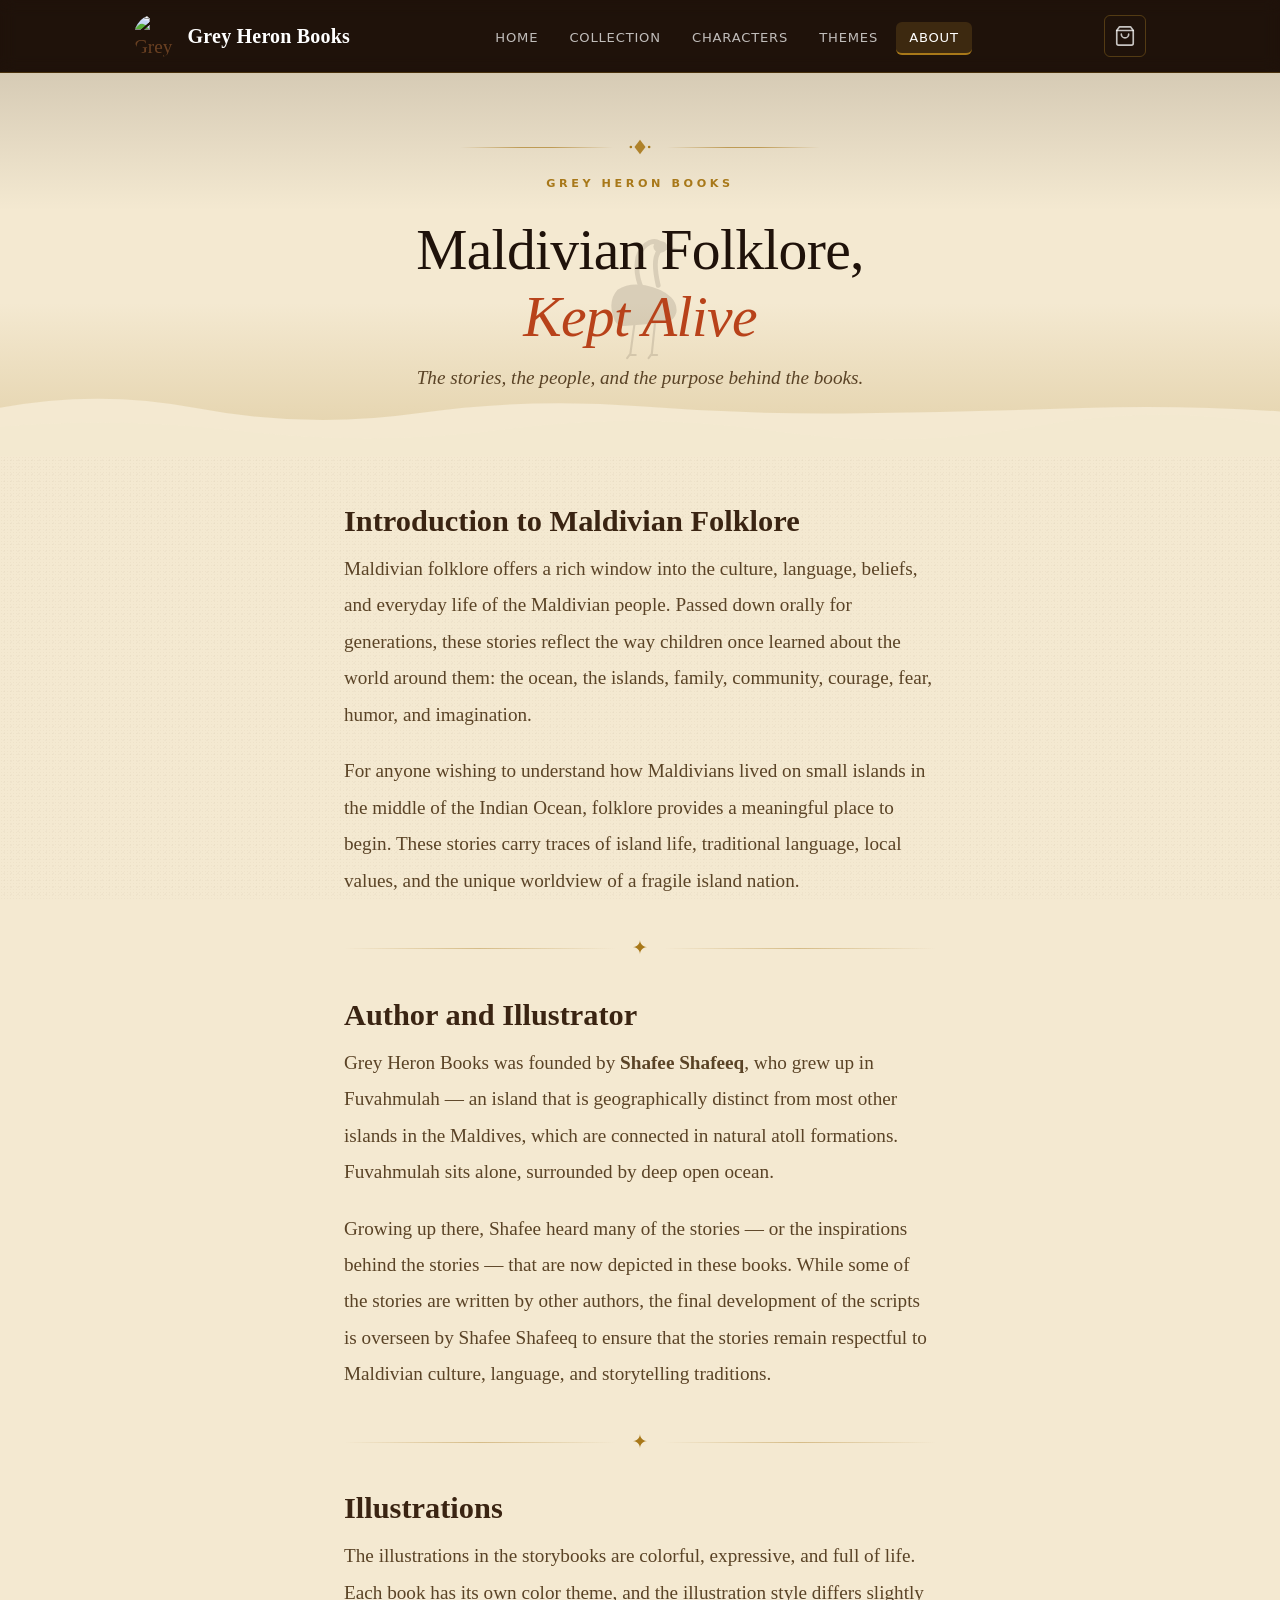
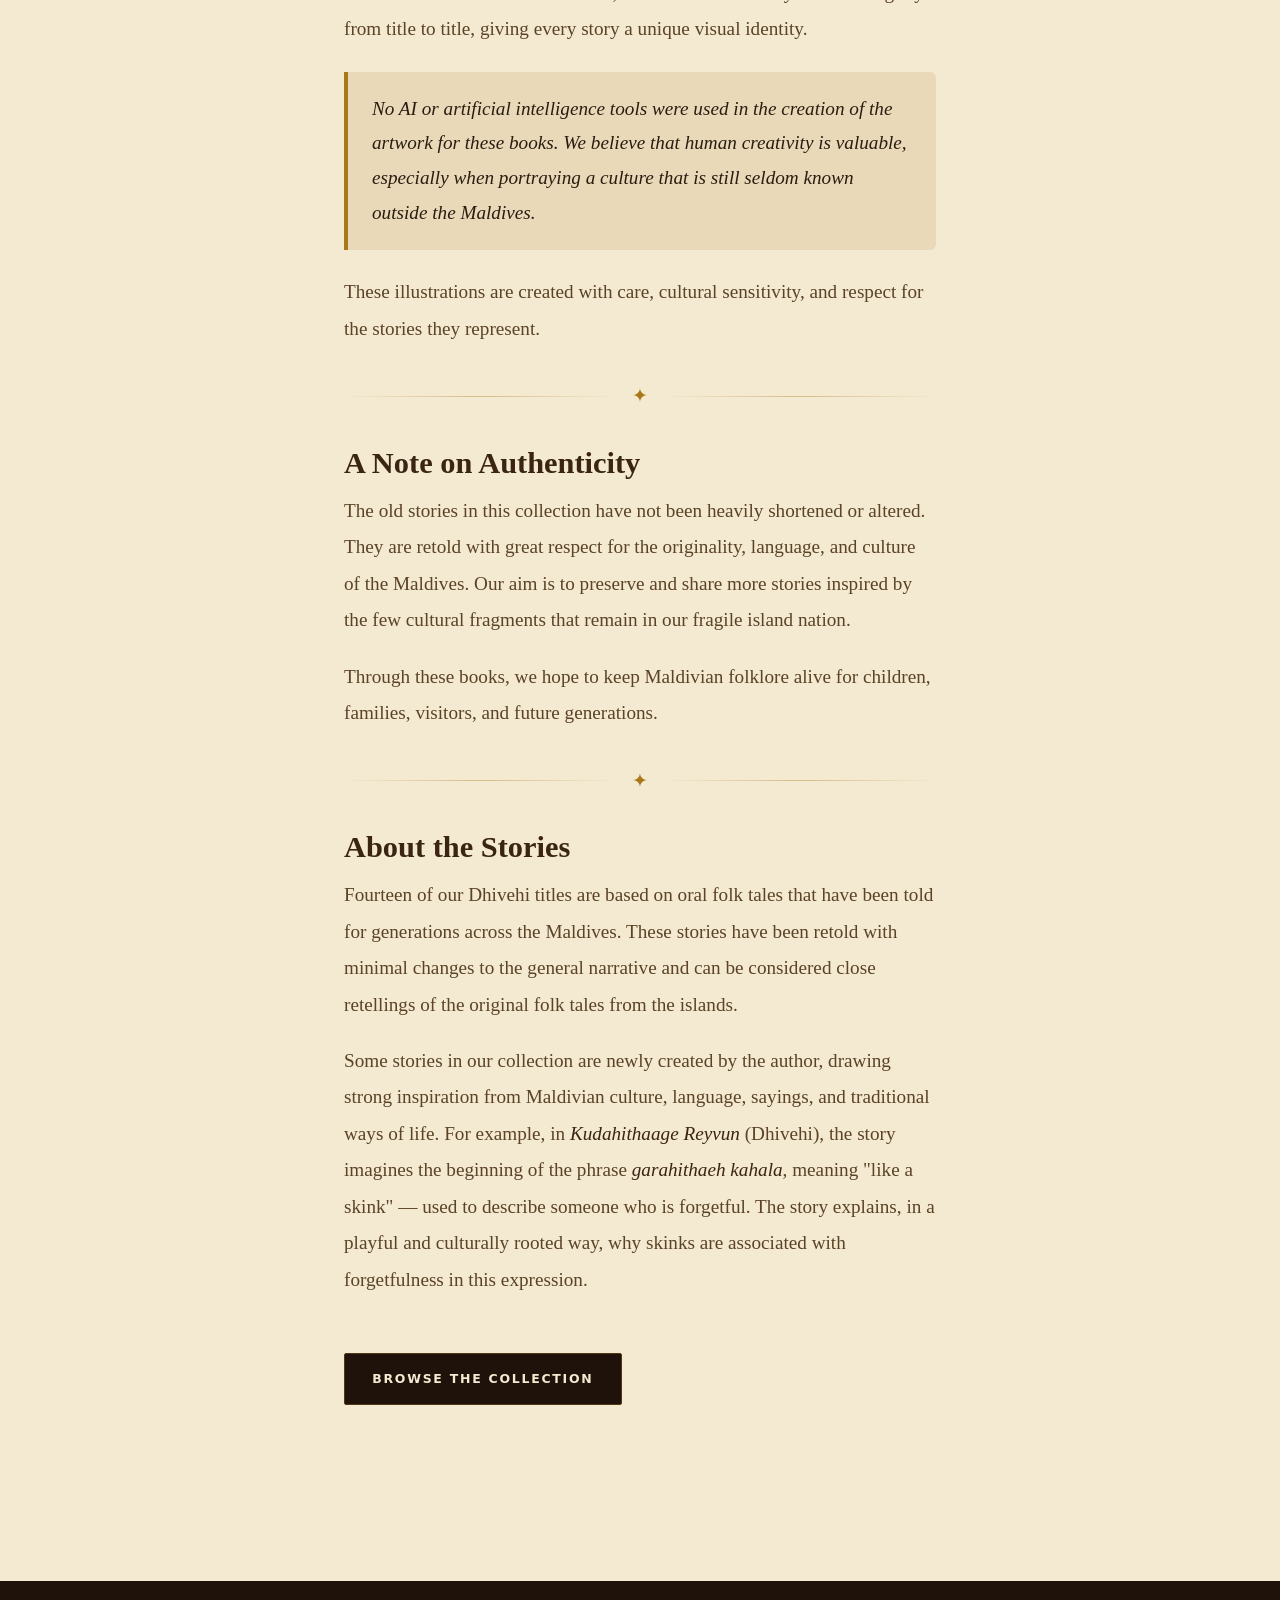
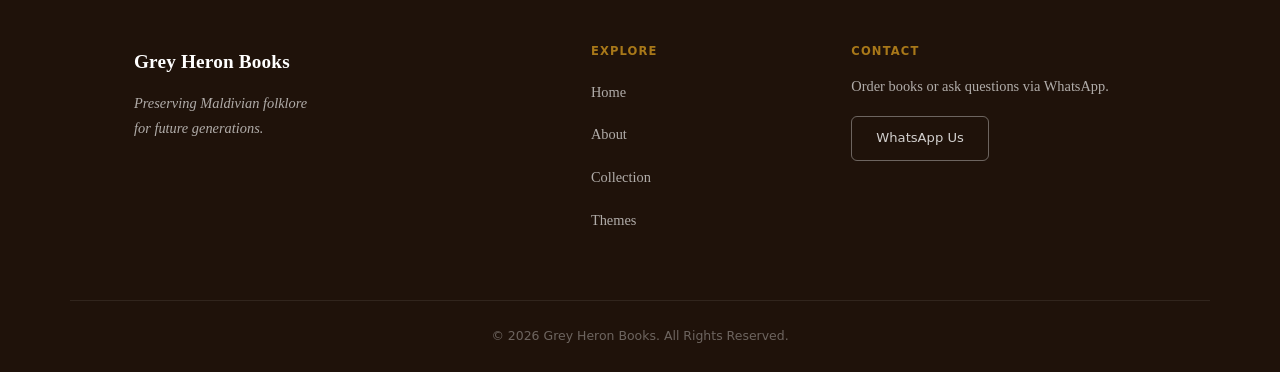
==== commit d165b6f2: "Redesign palm trees, fix positioning, clean Airtable token - Replaced thin-stroke palm SVG with fill" ====
--- a/about.html
+++ b/about.html
@@ -17,8 +17,8 @@
 
         <section class="hr-page-hero" data-comment-anchor="about-hero">
             <div class="hr-hero__atmosphere"></div>
-            <svg class="hr-corner hr-corner--tl" aria-hidden="true"><use href="#m-leaf"/></svg>
-            <svg class="hr-corner hr-corner--tr" aria-hidden="true"><use href="#m-leaf"/></svg>
+            <svg class="hr-corner hr-corner--bl" aria-hidden="true"><use href="#m-palm"/></svg>
+            <svg class="hr-corner hr-corner--br" aria-hidden="true"><use href="#m-palm"/></svg>
             <svg class="hr-watermark" aria-hidden="true"><use href="#m-heron"/></svg>
 
             <div class="hr-page-hero__inner">
--- a/home-redesign.css
+++ b/home-redesign.css
@@ -357,7 +357,7 @@
     transparent);
 }
 
-/* Corner palm fronds */
+/* Corner coconut trees */
 .hr-corner {
   position: absolute;
   width: clamp(180px, 22vw, 320px);
@@ -369,8 +369,25 @@
 }
 .hr-corner--tl { top: -2%; left: -3%; transform: scale(var(--hr-motif-scale, 1)) rotate(-12deg); }
 .hr-corner--tr { top: -4%; right: -3%; transform: scale(var(--hr-motif-scale, 1)) scaleX(-1) rotate(-12deg); }
-.hr-corner--bl { bottom: -6%; left: -4%; transform: scale(var(--hr-motif-scale, 1)) rotate(180deg) scaleX(-1); }
-.hr-corner--br { bottom: -6%; right: -4%; transform: scale(var(--hr-motif-scale, 1)) rotate(180deg); }
+.hr-corner--bl {
+  bottom: -45%;
+  left: -3%;
+  width: clamp(260px, 28vw, 340px);
+  transform: scale(var(--hr-motif-scale, 1));
+}
+.hr-corner--br {
+  bottom: -45%;
+  right: -3%;
+  width: clamp(260px, 28vw, 340px);
+  transform: scale(var(--hr-motif-scale, 1)) scaleX(-1);
+}
+.hr-corner--bc { position: absolute; bottom: -6%; left: 50%; transform: translateX(-50%) scale(1.05); width: 160px; }
+.hr-corner--small { width: 110px; opacity: 0.95; }
+
+@media (max-width: 700px) {
+  .hr-corner--bc { bottom: -4%; width: 120px; }
+  .hr-corner--small { width: 84px; }
+}
 
 /* Heron watermark — barely there */
 .hr-watermark {
@@ -428,6 +445,33 @@
   color: var(--hr-gold);
   margin: 1rem 0 1.75rem;
   display: block;
+}
+
+.hr-eyebrow--brand {
+  color: var(--hr-ink-muted);
+  font-family: var(--font-body);
+  font-weight: 500;
+  letter-spacing: 0.18em;
+  margin-top: 0.15rem;
+}
+
+.home-poem {
+  max-width: 760px;
+  margin: 0 auto 3rem;
+  padding: 1.6rem 1.5rem;
+  border: 1px solid rgba(151, 120, 86, 0.18);
+  border-radius: 28px;
+  background: rgba(255, 250, 236, 0.92);
+  text-align: center;
+  color: var(--hr-ink-soft);
+}
+
+.home-poem p {
+  margin: 0;
+  line-height: 1.75;
+  font-family: var(--font-body);
+  font-size: 1.05rem;
+  font-style: italic;
 }
 
 .hr-title {
@@ -909,17 +953,18 @@
   border-bottom: 1px solid color-mix(in oklab, var(--hr-gold) 22%, transparent);
 }
 
-/* Coral silhouettes flanking */
-.hr-feedback__coral {
+/* Scattered shell silhouettes along the bottom */
+.hr-sb {
   position: absolute;
   bottom: 0;
-  width: clamp(120px, 16vw, 200px);
-  opacity: calc(var(--hr-motif-opacity, 0.13) * 1.3);
+  pointer-events: none;
   color: var(--hr-accent-dark);
-  pointer-events: none;
-}
-.hr-feedback__coral--l { left: 1%; }
-.hr-feedback__coral--r { right: 1%; transform: scaleX(-1); }
+  opacity: calc(var(--hr-motif-opacity, 0.13) * 1.4);
+}
+.hr-sb--1 { left: 3%;  width: clamp(60px, 7vw, 95px);  transform: rotate(-16deg); transform-origin: bottom center; }
+.hr-sb--2 { left: 21%; width: clamp(75px, 9vw, 115px); transform: rotate(7deg);   transform-origin: bottom center; }
+.hr-sb--3 { right: 19%; width: clamp(65px, 8vw, 100px); transform: rotate(-9deg) scaleX(-1); transform-origin: bottom center; }
+.hr-sb--4 { right: 2%;  width: clamp(55px, 6vw, 85px);  transform: scaleX(-1) rotate(22deg); transform-origin: bottom center; }
 
 .hr-feedback__inner {
   position: relative;
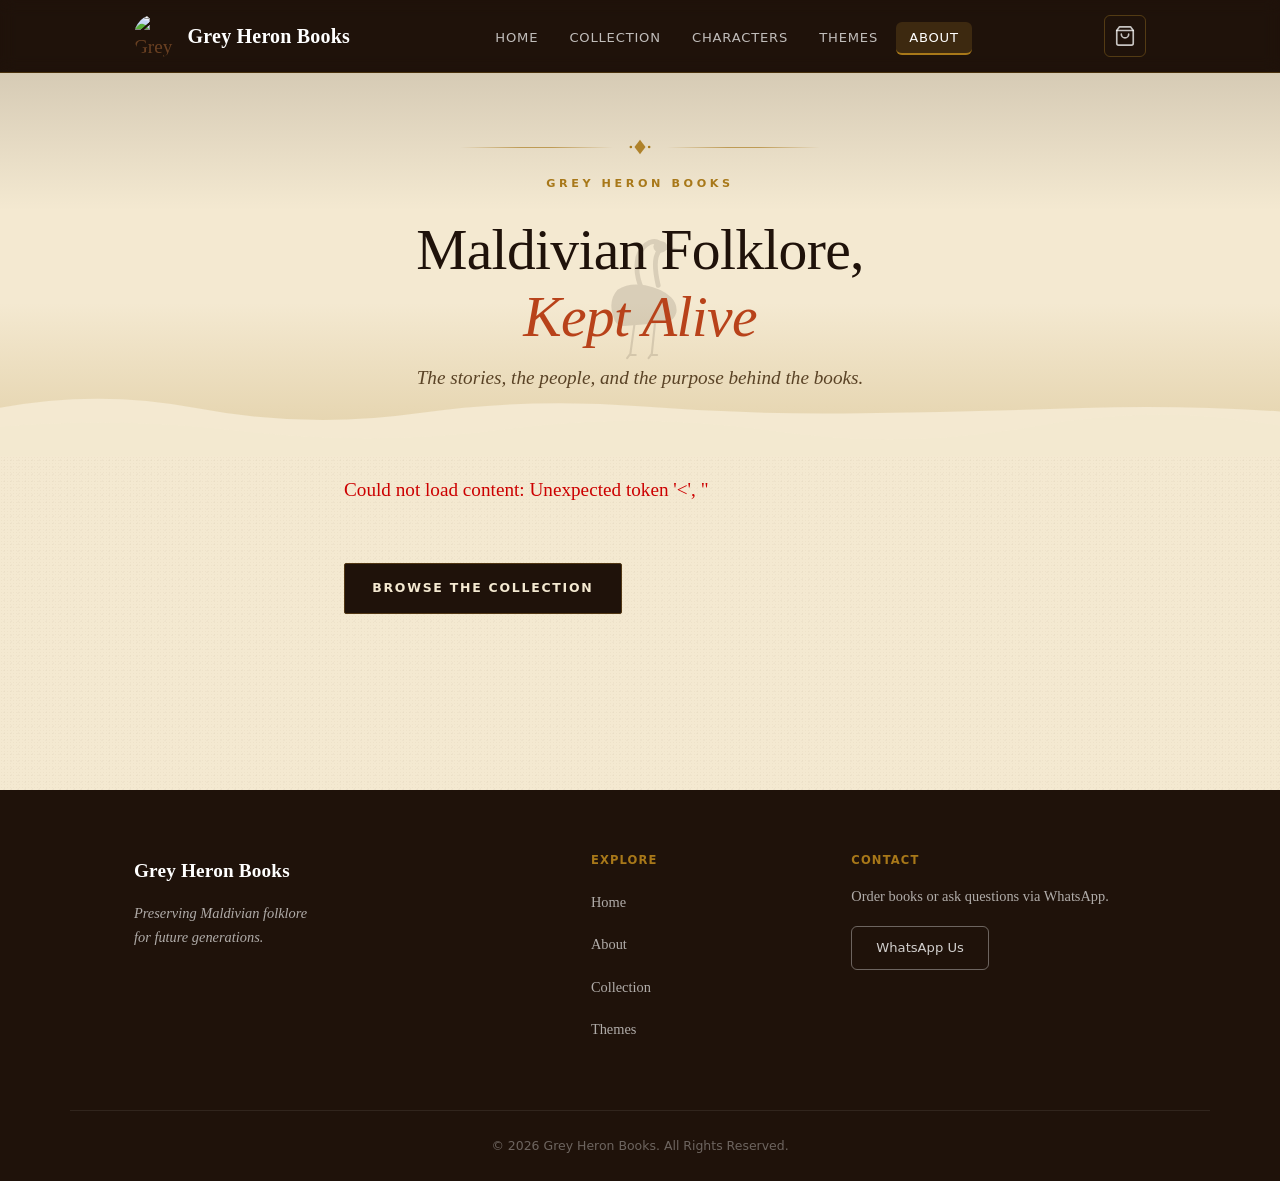
==== commit eb56315e: "Update site content and fix Airtable integration - Fix footer WhatsApp link (was placeholder YOURNUM" ====
--- a/about.html
+++ b/about.html
@@ -7,6 +7,7 @@
     <link rel="stylesheet" href="style.css?v=3">
     <link rel="stylesheet" href="home-redesign.css?v=2">
     <script src="components.js?v=3"></script>
+    <script src="airtable.js?v=3"></script>
     <script src="gh-extras.js?v=1"></script>
 </head>
 <body class="home-redesign" data-palette="manuscript" data-motifs="subtle" data-screen-label="About">
@@ -42,43 +43,50 @@
 
         <div class="about-content">
 
-            <h2>Introduction to Maldivian Folklore</h2>
-            <p>Maldivian folklore offers a rich window into the culture, language, beliefs, and everyday life of the Maldivian people. Passed down orally for generations, these stories reflect the way children once learned about the world around them: the ocean, the islands, family, community, courage, fear, humor, and imagination.</p>
-            <p>For anyone wishing to understand how Maldivians lived on small islands in the middle of the Indian Ocean, folklore provides a meaningful place to begin. These stories carry traces of island life, traditional language, local values, and the unique worldview of a fragile island nation.</p>
-
-            <div class="ornament">✦</div>
-
-            <h2>Author and Illustrator</h2>
-            <p>Grey Heron Books was founded by <strong>Shafee Shafeeq</strong>, who grew up in Fuvahmulah — an island that is geographically distinct from most other islands in the Maldives, which are connected in natural atoll formations. Fuvahmulah sits alone, surrounded by deep open ocean.</p>
-            <p>Growing up there, Shafee heard many of the stories — or the inspirations behind the stories — that are now depicted in these books. While some of the stories are written by other authors, the final development of the scripts is overseen by Shafee Shafeeq to ensure that the stories remain respectful to Maldivian culture, language, and storytelling traditions.</p>
-
-            <div class="ornament">✦</div>
-
-            <h2>Illustrations</h2>
-            <p>The illustrations in the storybooks are colorful, expressive, and full of life. Each book has its own color theme, and the illustration style differs slightly from title to title, giving every story a unique visual identity.</p>
-
-            <div class="about-highlight">
-                No AI or artificial intelligence tools were used in the creation of the artwork for these books. We believe that human creativity is valuable, especially when portraying a culture that is still seldom known outside the Maldives.
+            <div id="about-sections">
+                <div class="spinner-wrap">
+                    <div class="spinner"></div>
+                    <p>Loading…</p>
+                </div>
             </div>
-
-            <p>These illustrations are created with care, cultural sensitivity, and respect for the stories they represent.</p>
-
-            <div class="ornament">✦</div>
-
-            <h2>A Note on Authenticity</h2>
-            <p>The old stories in this collection have not been heavily shortened or altered. They are retold with great respect for the originality, language, and culture of the Maldives. Our aim is to preserve and share more stories inspired by the few cultural fragments that remain in our fragile island nation.</p>
-            <p>Through these books, we hope to keep Maldivian folklore alive for children, families, visitors, and future generations.</p>
-
-            <div class="ornament">✦</div>
-
-            <h2>About the Stories</h2>
-            <p>Fourteen of our Dhivehi titles are based on oral folk tales that have been told for generations across the Maldives. These stories have been retold with minimal changes to the general narrative and can be considered close retellings of the original folk tales from the islands.</p>
-            <p>Some stories in our collection are newly created by the author, drawing strong inspiration from Maldivian culture, language, sayings, and traditional ways of life. For example, in <em>Kudahithaage Reyvun</em> (Dhivehi), the story imagines the beginning of the phrase <em>garahithaeh kahala</em>, meaning "like a skink" — used to describe someone who is forgetful. The story explains, in a playful and culturally rooted way, why skinks are associated with forgetfulness in this expression.</p>
 
             <br>
             <a href="books.html" class="btn-primary">Browse the Collection</a>
 
         </div>
+
+    <script>
+    (async () => {
+        const container = document.getElementById('about-sections');
+        try {
+            const records = await fetchAllRecords(TABLES.aboutPage, { skipView: true });
+
+            const published = records
+                .filter(r => r.fields['Publishing Status'] === 'publish')
+                .sort((a, b) => {
+                    const na = parseInt(a.fields['Section']?.replace(/\D/g, '')) || 0;
+                    const nb = parseInt(b.fields['Section']?.replace(/\D/g, '')) || 0;
+                    return na - nb;
+                });
+
+            if (!published.length) {
+                container.innerHTML = '';
+                return;
+            }
+
+            container.innerHTML = published.map((r, i) => {
+                const header  = r.fields['Header'] || '';
+                const content = r.fields['Content'] || '';
+                const paras   = content.split(/\n+/).filter(Boolean).map(p => `<p>${p}</p>`).join('');
+                const divider = i < published.length - 1 ? '<div class="ornament">✦</div>' : '';
+                return `<h2>${header}</h2>${paras}${divider}`;
+            }).join('');
+
+        } catch (err) {
+            container.innerHTML = `<p style="color:#c00;">Could not load content: ${err.message}</p>`;
+        }
+    })();
+    </script>
 
     </main>
 
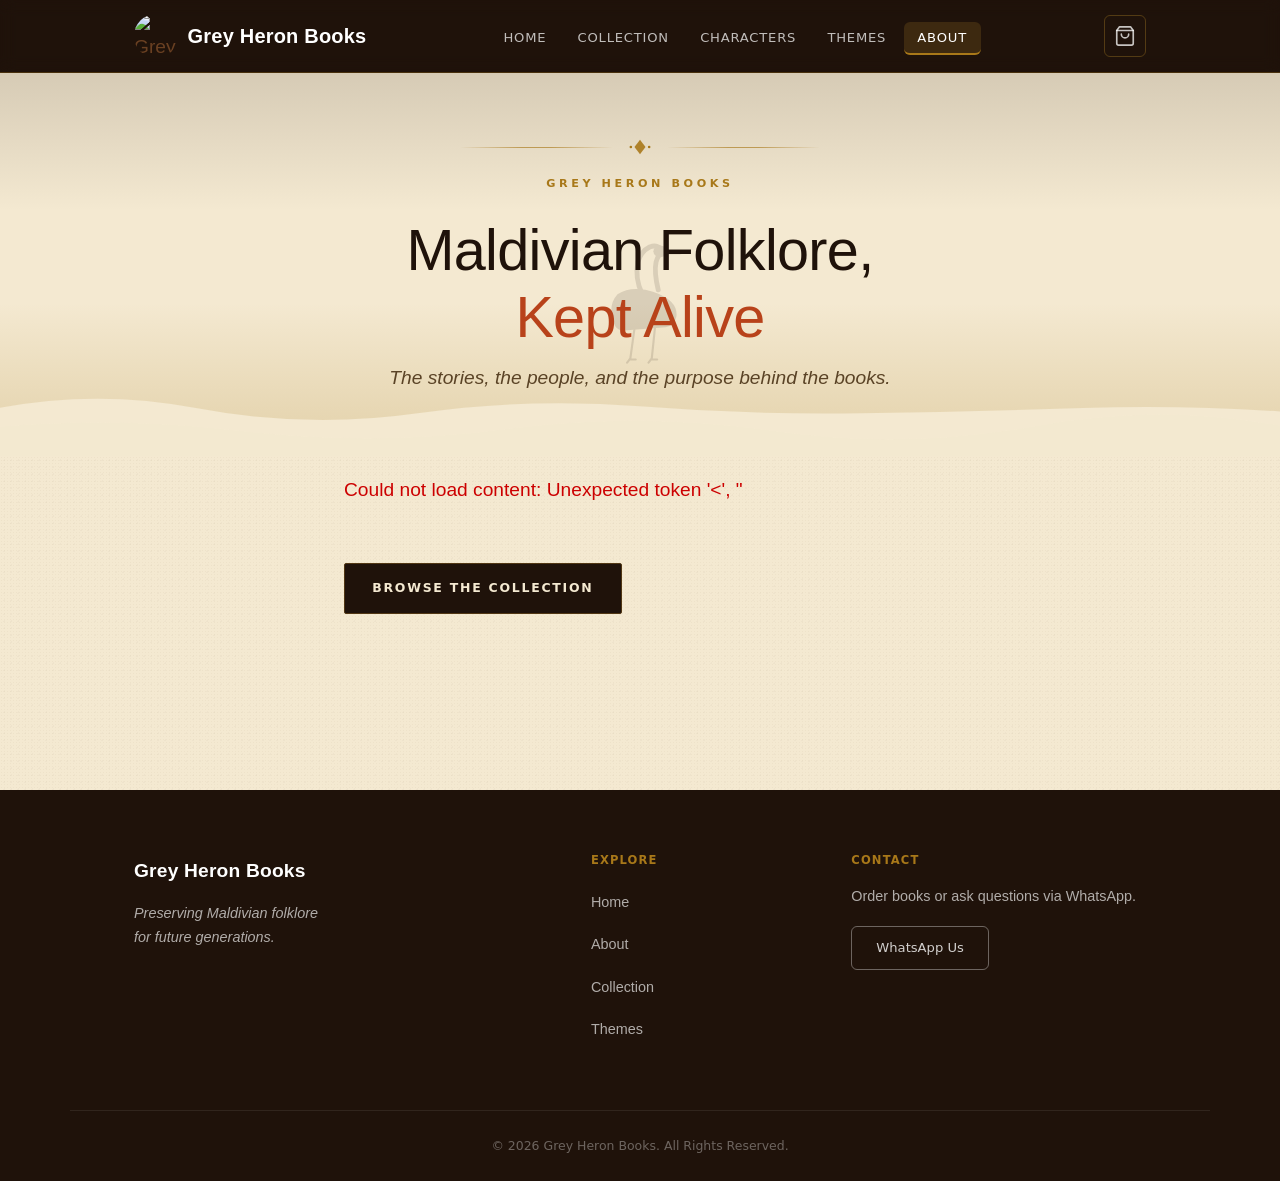
==== commit 075cef53: "Add scroll-driven motion and switch to child-friendly typography Gives the site the storybook feel i" ====
--- a/about.html
+++ b/about.html
@@ -3,12 +3,14 @@
 <head>
     <meta charset="UTF-8">
     <meta name="viewport" content="width=device-width, initial-scale=1.0">
+    <script>document.documentElement.classList.add('js');</script>
     <title>About | Folktales of the Maldives</title>
     <link rel="stylesheet" href="style.css?v=3">
     <link rel="stylesheet" href="home-redesign.css?v=2">
     <script src="components.js?v=3"></script>
     <script src="airtable.js?v=3"></script>
     <script src="gh-extras.js?v=1"></script>
+    <script src="gh-scroll.js?v=1"></script>
 </head>
 <body class="home-redesign" data-palette="manuscript" data-motifs="subtle" data-screen-label="About">
 
@@ -18,9 +20,9 @@
 
         <section class="hr-page-hero" data-comment-anchor="about-hero">
             <div class="hr-hero__atmosphere"></div>
-            <svg class="hr-corner hr-corner--bl" aria-hidden="true"><use href="#m-palm"/></svg>
-            <svg class="hr-corner hr-corner--br" aria-hidden="true"><use href="#m-palm"/></svg>
-            <svg class="hr-watermark" aria-hidden="true"><use href="#m-heron"/></svg>
+            <svg class="hr-corner hr-corner--bl" data-gh-depth="0.06" aria-hidden="true"><use href="#m-palm"/></svg>
+            <svg class="hr-corner hr-corner--br" data-gh-depth="0.06" aria-hidden="true"><use href="#m-palm"/></svg>
+            <svg class="hr-watermark" data-gh-depth="0.03" aria-hidden="true"><use href="#m-heron"/></svg>
 
             <div class="hr-page-hero__inner">
                 <div class="hr-rule">
@@ -41,7 +43,7 @@
             </svg>
         </section>
 
-        <div class="about-content">
+        <div class="about-content gh-reveal">
 
             <div id="about-sections">
                 <div class="spinner-wrap">
--- a/style.css
+++ b/style.css
@@ -44,9 +44,9 @@
   --color-border:     rgba(245,200,66,0.25);
   --color-border-soft:#e8dfd0;
 
-  --font-display: 'Cormorant Garamond', 'Palatino Linotype', Georgia, serif;
-  --font-body:    'Crimson Pro', 'Garamond', Georgia, serif;
-  --font-ui:      'DM Sans', 'Segoe UI', system-ui, sans-serif;
+  --font-display: 'Baloo 2', 'Segoe UI Rounded', sans-serif;
+  --font-body:    'Mali', 'Segoe UI', sans-serif;
+  --font-ui:      'Quicksand', 'Segoe UI', system-ui, sans-serif;
 
   --space-xs:  0.5rem;
   --space-sm:  1rem;
@@ -99,7 +99,7 @@
 
 
 /* ── 3. TYPOGRAPHY ────────────────────────────────────────── */
-@import url('https://fonts.googleapis.com/css2?family=Cormorant+Garamond:ital,wght@0,400;0,500;0,600;0,700;1,400;1,600&family=Crimson+Pro:ital,wght@0,400;0,500;0,600;1,400;1,500&family=DM+Sans:wght@400;500;600&display=swap');
+@import url('https://fonts.googleapis.com/css2?family=Baloo+2:wght@400;500;600;700&family=Mali:ital,wght@0,400;0,500;0,600;1,400;1,600&family=Quicksand:wght@500;600;700&display=swap');
 
 .ornament {
   display: flex;
@@ -626,7 +626,7 @@
   width: 100%; height: 100%;
   display: flex; flex-direction: column; align-items: center; justify-content: center;
   color: var(--color-ink-muted);
-  font-family: var(--font-display); font-style: italic; font-size: 0.85rem;
+  font-family: var(--font-display); font-style: normal; font-size: 0.85rem;
   gap: 0.75rem; opacity: 0.6;
 }
 .book-type-badge {
@@ -1555,7 +1555,7 @@
 .fbc-counter {
     font-family: var(--font-ui);
     font-size: 0.78rem;
-    font-style: italic;
+    font-style: normal;
     color: var(--color-ink-muted);
     margin-top: 1.25rem;
     letter-spacing: 0.04em;
--- a/home-redesign.css
+++ b/home-redesign.css
@@ -484,7 +484,7 @@
   margin: 0;
 }
 .hr-title em {
-  font-style: italic;
+  font-style: normal;
   font-weight: 400;
   color: var(--hr-accent);
   display: block;
@@ -790,6 +790,7 @@
    ============================================================ */
 .hr-manifesto {
   position: relative;
+  perspective: 1200px;
   background: linear-gradient(180deg,
     var(--hr-paper) 0%,
     color-mix(in oklab, var(--hr-paper-2) 90%, var(--hr-paper)) 100%);
@@ -829,7 +830,7 @@
 }
 
 .hr-section-title em {
-  font-style: italic;
+  font-style: normal;
   color: var(--hr-accent);
 }
 
@@ -871,7 +872,7 @@
   float: left;
   margin: 0.05em 0.18em 0 0;
   color: var(--hr-accent);
-  font-style: italic;
+  font-style: normal;
 }
 
 .hr-manifesto__body p {
@@ -1011,6 +1012,72 @@
 
 
 
+
+/* ============================================================
+   SCROLL MOTION — hero zoom-away, reveal-on-scroll, parallax
+   Driven by gh-scroll.js. The .js gate means anyone without
+   JavaScript (or if the script fails to load) simply sees every
+   section fully visible and static — nothing ever hides behind
+   a script that didn't run.
+   ============================================================ */
+.hr-hero, .hr-page-hero { perspective: 1200px; }
+.hr-hero__inner, .hr-page-hero__inner { transform-origin: 50% 30%; }
+
+.js .gh-reveal {
+  opacity: 0;
+  transform: translateY(28px);
+  transition: opacity 0.9s cubic-bezier(0.22, 1, 0.36, 1),
+              transform 0.9s cubic-bezier(0.22, 1, 0.36, 1);
+}
+.js .gh-reveal.is-visible {
+  opacity: 1;
+  transform: none;
+}
+
+/* Pillar stagger, keyed off the manifesto block's own reveal */
+.js .hr-pillar {
+  opacity: 0;
+  transform: translateY(20px);
+  transition: opacity 0.7s cubic-bezier(0.22, 1, 0.36, 1),
+              transform 0.7s cubic-bezier(0.22, 1, 0.36, 1);
+}
+.js .hr-manifesto__inner.is-visible .hr-pillar { opacity: 1; transform: none; }
+.js .hr-manifesto__inner.is-visible .hr-pillars .hr-pillar:nth-child(1) { transition-delay: 0.05s; }
+.js .hr-manifesto__inner.is-visible .hr-pillars .hr-pillar:nth-child(2) { transition-delay: 0.16s; }
+.js .hr-manifesto__inner.is-visible .hr-pillars .hr-pillar:nth-child(3) { transition-delay: 0.27s; }
+
+@media (prefers-reduced-motion: reduce) {
+  .js .gh-reveal,
+  .js .hr-pillar {
+    opacity: 1 !important;
+    transform: none !important;
+    transition: none !important;
+  }
+  .hr-hero__inner { transition: none !important; }
+}
+
+/* ============================================================
+   FLOATING CHARACTER CUTOUTS — provisional source: the existing
+   Characters table, until a dedicated illustration-assets table
+   exists. Injected by index.html; parallax via GH_SCROLL.
+   ============================================================ */
+.hr-char-float {
+  position: absolute;
+  z-index: 1;
+  max-height: clamp(90px, 12vw, 150px);
+  width: auto;
+  filter: drop-shadow(0 10px 18px rgba(20,12,4,0.25));
+  opacity: 0.92;
+  pointer-events: none;
+}
+.hr-char-float--hero-l { left: 4%;  top: 20%; transform: rotate(-6deg); }
+.hr-char-float--hero-r { right: 4%; top: 24%; transform: rotate(6deg); }
+.hr-char-float--manifesto-l { left: 2%;  bottom: 10%; transform: rotate(-4deg); }
+.hr-char-float--manifesto-r { right: 3%; top: 8%;    transform: rotate(5deg); }
+
+@media (max-width: 900px) {
+  .hr-char-float { display: none; }
+}
 
 /* ── Tweaks panel styling ─────────────────────────────────── */
 .hr-tweaks {
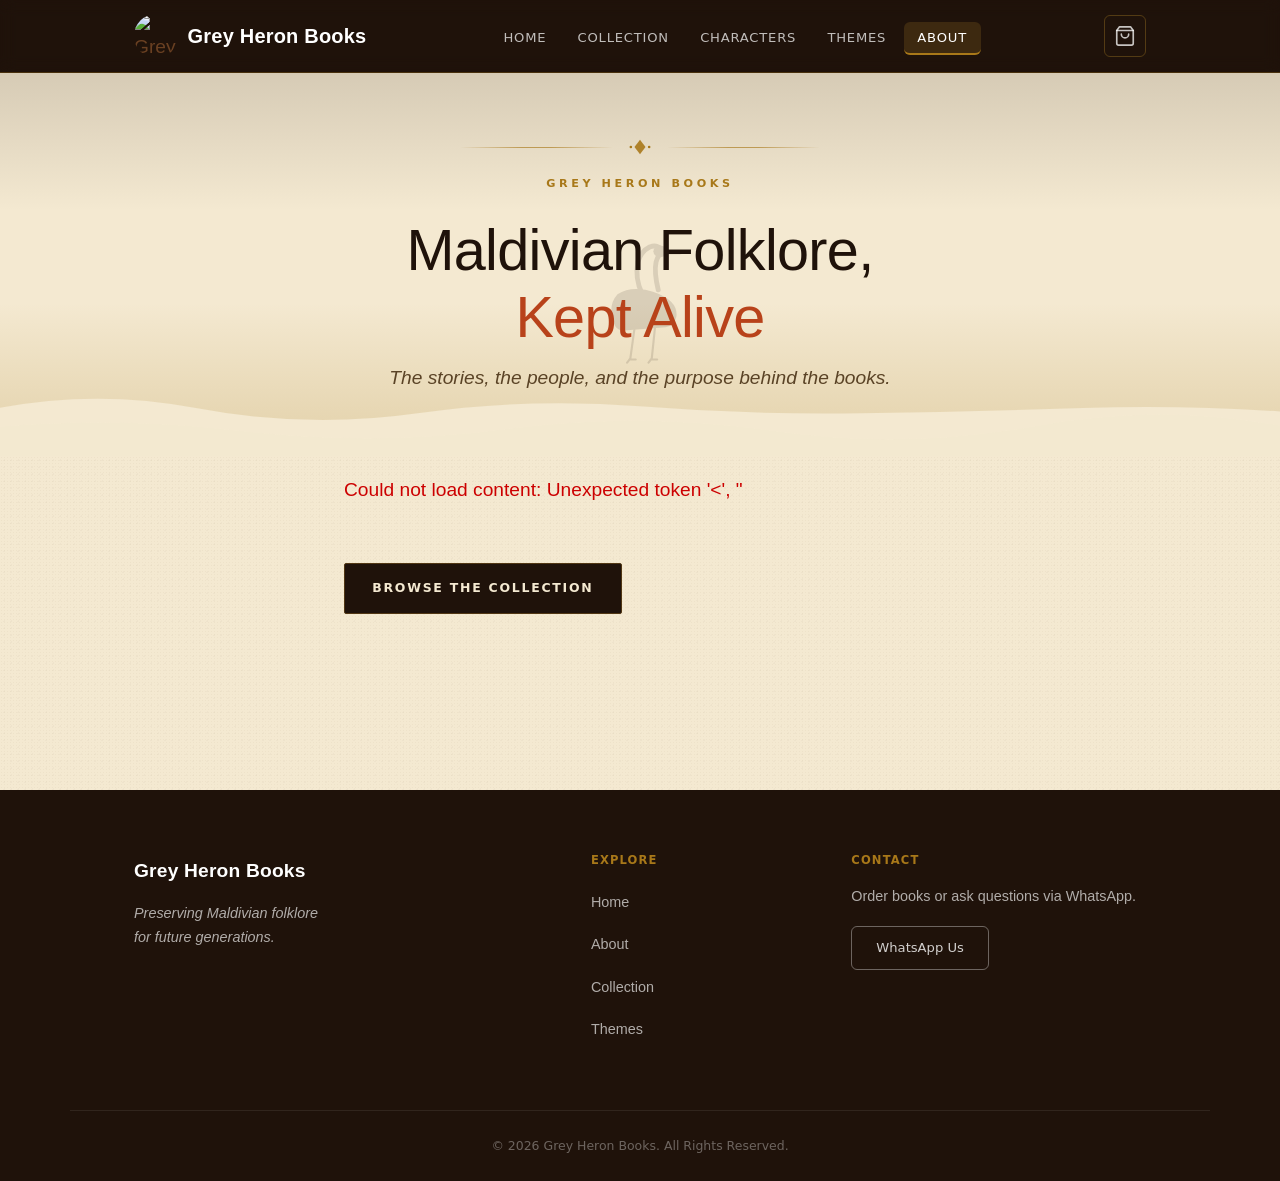
==== commit ef7e6ce8: "Preconnect to Google Fonts hosts to speed up font loading" ====
--- a/about.html
+++ b/about.html
@@ -5,6 +5,8 @@
     <meta name="viewport" content="width=device-width, initial-scale=1.0">
     <script>document.documentElement.classList.add('js');</script>
     <title>About | Folktales of the Maldives</title>
+    <link rel="preconnect" href="https://fonts.googleapis.com">
+    <link rel="preconnect" href="https://fonts.gstatic.com" crossorigin>
     <link rel="stylesheet" href="style.css?v=3">
     <link rel="stylesheet" href="home-redesign.css?v=2">
     <script src="components.js?v=3"></script>
